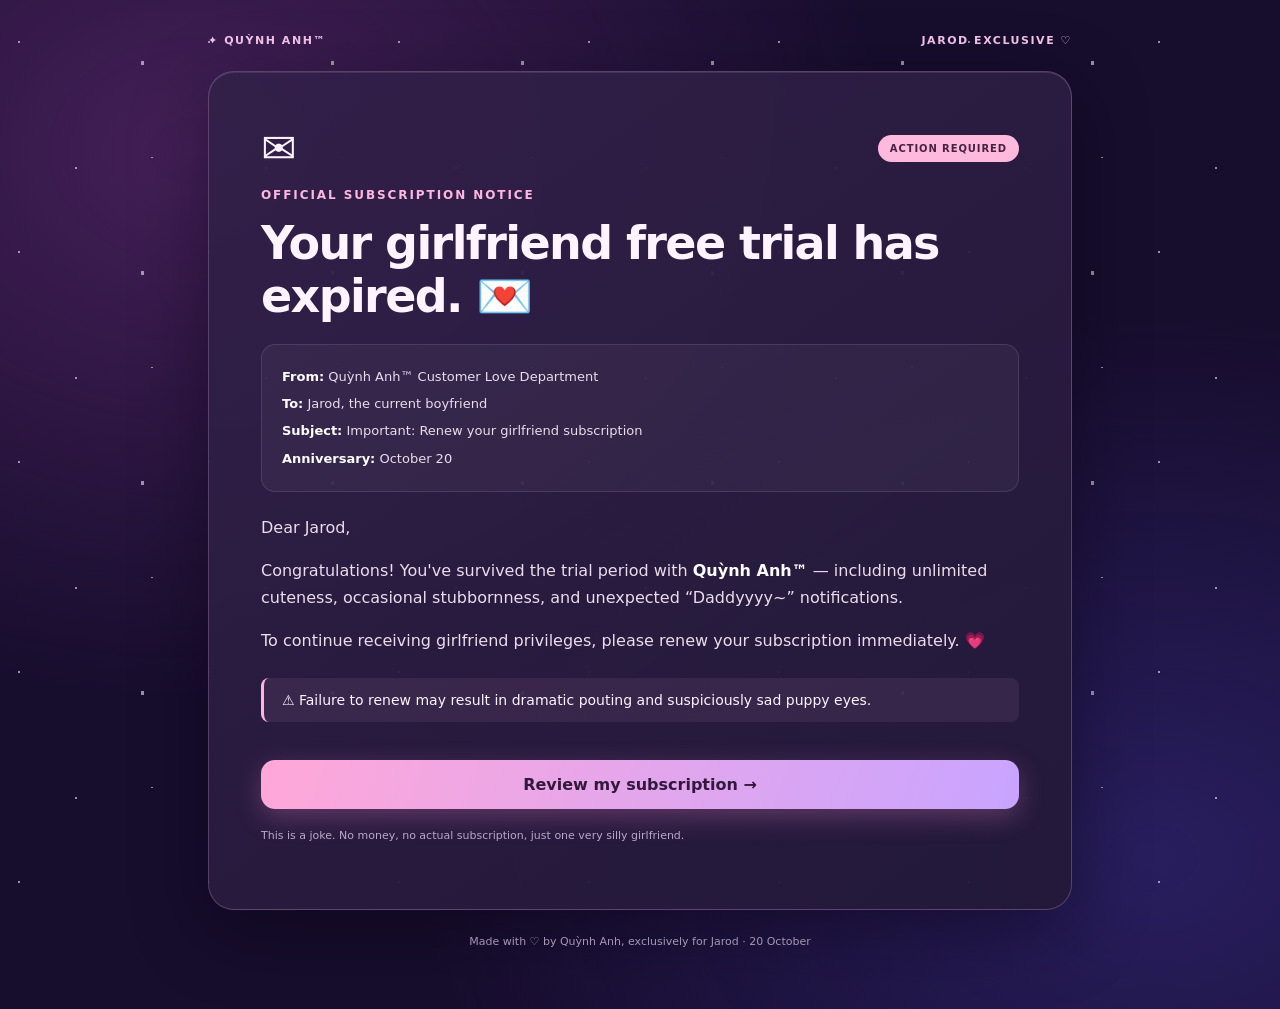
==== index.html @ aead8520 "Add files via upload" ====
<!DOCTYPE html>
<html lang="en">
<head>
  <meta charset="UTF-8" />
  <meta name="viewport" content="width=device-width, initial-scale=1" />
  <meta name="theme-color" content="#170d2d" />
  <title>Quỳnh Anh™ | Jarod's Renewal Notice</title>
  <link rel="stylesheet" href="style.css" />
  <script src="script.js" defer></script>
</head>
<body>
  <div class="stars" aria-hidden="true"></div>
  <div id="effects" aria-hidden="true"></div>
  <main class="shell">
    <header class="brand"><span>✦ QUỲNH ANH™</span><span>JAROD EXCLUSIVE ♡</span></header>

    <section class="panel active" id="email" aria-labelledby="email-title">
      <div class="mail-top"><span class="mail-icon">✉</span><span class="pill">ACTION REQUIRED</span></div>
      <p class="eyebrow">OFFICIAL SUBSCRIPTION NOTICE</p>
      <h1 id="email-title">Your girlfriend free trial has expired. 💌</h1>
      <div class="mail-details"><p><b>From:</b> Quỳnh Anh™ Customer Love Department</p><p><b>To:</b> Jarod, the current boyfriend</p><p><b>Subject:</b> Important: Renew your girlfriend subscription</p><p><b>Anniversary:</b> October 20</p></div>
      <p>Dear Jarod,</p>
      <p>Congratulations! You've survived the trial period with <b>Quỳnh Anh™</b> — including unlimited cuteness, occasional stubbornness, and unexpected “Daddyyyy~” notifications.</p>
      <p>To continue receiving girlfriend privileges, please renew your subscription immediately. 💗</p>
      <div class="notice">⚠ Failure to renew may result in dramatic pouting and suspiciously sad puppy eyes.</div>
      <button class="primary full" data-go="renew">Review my subscription →</button>
      <p class="fine">This is a joke. No money, no actual subscription, just one very silly girlfriend.</p>
    </section>

    <section class="panel" id="renew" aria-labelledby="renew-title">
      <p class="eyebrow">STEP 01 / RENEWAL</p>
      <h2 id="renew-title">So... are you keeping me? 🥺</h2>
      <p>Your free trial is over, Jarod. Would you like to renew Quỳnh Anh™?</p>
      <div class="choice-area"><button class="primary" id="yes-renew">YES! RENEW 💖</button><button class="secondary" id="no-renew">No, thanks</button></div>
      <p class="reaction" id="renew-reaction" aria-live="polite">Choose carefully. Your girlfriend is watching. 👀</p>
    </section>

    <section class="panel" id="plans" aria-labelledby="plans-title">
      <p class="eyebrow">STEP 02 / CHOOSE YOUR PLAN</p>
      <h2 id="plans-title">Pick your boyfriend package 👑</h2>
      <p>All plans cost <b>0€</b>. Payment accepted exclusively in love and effort.</p>
      <div class="plans">
        <article class="plan" id="plan-standard"><div class="plan-emoji">🌙</div><h3>Standard</h3><p class="price">Free</p><ul><li>Good morning texts</li><li>Regular hugs</li><li>Occasional silly selfies</li></ul><button class="secondary plan-button" data-plan="Standard">Choose Standard</button></article>
        <article class="plan popular" id="plan-premium"><span class="ribbon">MOST POPULAR</span><div class="plan-emoji">💗</div><h3>Premium</h3><p class="price">1 kiss/day*</p><ul><li>Everything in Standard</li><li>Priority cuddles & kisses</li><li>Surprise date ideas</li></ul><button class="primary plan-button" data-plan="Premium">Choose Premium</button></article>
        <article class="plan" id="plan-vip"><div class="plan-emoji">👑</div><h3>VIP Daddy</h3><p class="price">Unlimited love</p><ul><li>Everything in Premium</li><li>Unlimited “Daddyyyy~”</li><li>Exclusive clingy mode</li><li>Extra forehead kisses</li></ul><button class="primary plan-button" data-plan="VIP Daddy">Choose VIP Daddy</button></article>
      </div>
      <p class="fine">*Prices are fictional. All hugs, kisses and dates require mutual enthusiasm.</p>
    </section>

    <section class="panel" id="upsell" aria-labelledby="upsell-title">
      <p class="eyebrow">A VERY IMPORTANT QUESTION</p>
      <div class="big-emoji">🥹</div><h2 id="upsell-title">Are you sure, Jarod?</h2>
      <p id="upsell-text">You could unlock so much more cuteness...</p>
      <div class="choice-area"><button class="primary" id="upgrade">Upgrade me! 💞</button><button class="secondary" id="keep-plan">Keep my plan</button></div>
      <p class="reaction" id="upsell-reaction" aria-live="polite">A little upgrade never hurt anyone. 😇</p>
    </section>

    <section class="panel" id="duration" aria-labelledby="duration-title">
      <p class="eyebrow">STEP 03 / SUBSCRIPTION LENGTH</p>
      <h2 id="duration-title">How long would you like to keep me? ♾️</h2>
      <p id="selected-plan-text">Selected plan: VIP Daddy</p>
      <div class="duration-grid"><button class="duration" data-duration="30 days">🌷<b>30 days</b><small>Just one more month?</small></button><button class="duration" data-duration="1 year">🌙<b>1 year</b><small>Getting serious, huh?</small></button><button class="duration" data-duration="A lifetime">💍<b>A lifetime</b><small>Bold choice. I like it.</small></button></div>
    </section>

    <section class="panel" id="lifetime" aria-labelledby="lifetime-title">
      <div class="big-emoji">💍</div><h2 id="lifetime-title">A LIFETIME?!</h2><p>Jarod, are you absolutely sure? That's a whole lot of Quỳnh Anh. Including the dramatic moments, random cuddles and terrible jokes.</p>
      <div class="choice-area"><button class="primary" id="confirm-lifetime">Yes, I'm sure ♾️</button><button class="secondary" data-go="duration">Let me reconsider</button></div>
    </section>

    <section class="panel" id="success" aria-labelledby="success-title">
      <p class="eyebrow">PAYMENT RECEIVED: 100% LOVE</p><div class="big-emoji">🎉</div>
      <h2 id="success-title">Subscription renewed!</h2><p>Congratulations, Jarod! Your girlfriend privileges are officially active.</p>
      <div class="certificate"><div class="cert-label">CERTIFICATE OF BOYFRIEND EXCELLENCE</div><h3>Jarod ♡ Quỳnh Anh</h3><p id="certificate-plan">Plan: VIP Daddy</p><p id="certificate-duration">Duration: A lifetime</p><p>Anniversary: October 20</p><div class="seal">APPROVED WITH KISSES 💋</div></div>
      <div class="reward"><span class="ticket-icon">🎟️</span><h3>JAROD'S CHOICE TICKET</h3><p>Redeem for <b>one date of your choice</b> OR <b>one special wish</b> that we both happily agree to.</p><small>No expiration • Subject to mutual consent, schedules and reasonable logistics</small></div>
      <button class="primary full" id="open-letter">Open your secret letter 💌</button>
    </section>

    <section class="panel" id="letter" aria-labelledby="letter-title">
      <p class="eyebrow">A LITTLE NOTE FROM YOUR GIRL</p><h2 id="letter-title">To my Jarod, 💗</h2>
      <div class="letter-text"><p>Happy anniversary, Daddy!</p><p>First of all, I'm sorry for the times I've annoyed you, been stubborn, or accidentally driven you a little crazy. I know I'm not always the easiest girlfriend to deal with.</p><p>But I bet you'll never find another girl who can make you feel so loved and drive you so crazy at the exact same time. That's a very special talent, you know. 😌💕</p><p>Jokes aside, thank you for the sweet moments, the patience, the laughter, and for being part of my little universe. I really love spending time with you, even when I'm being a tiny menace.</p><p>Here's to more dates, more silly memories, more cuddles, and learning how to love each other better, one day at a time.</p><p>Love,<br><b>Your Quỳnh Anh ♡</b></p></div>
      <div class="kiss-box"><p>One last thing... send your girlfriend a kiss! 💋</p><button class="primary" id="send-kiss">SEND KISS 💋</button><p class="kiss-count" id="kiss-count" aria-live="polite">0 kisses delivered</p><p class="reaction" id="kiss-message">Warning: kisses may cause extreme happiness.</p></div>
      <button class="text-button" id="restart">↻ Replay our little universe</button>
    </section>
    <footer>Made with ♡ by Quỳnh Anh, exclusively for Jarod · 20 October</footer>
  </main>
</body>
</html>
---- style.css ----
:root{font-family:Inter,ui-sans-serif,system-ui,-apple-system,"Segoe UI",sans-serif;color:#fff4ff;background:#170d2d;font-synthesis:none}*{box-sizing:border-box}body{margin:0;min-height:100vh;background:radial-gradient(ellipse at 15% 15%,#6c307e88,transparent 45%),radial-gradient(ellipse at 90% 85%,#372d8a88,transparent 45%),#170d2d;overflow-x:hidden}.stars{position:fixed;inset:0;pointer-events:none;background-image:radial-gradient(1px 1px at 10% 20%,#fff 95%,transparent),radial-gradient(2px 2px at 75% 30%,#fff 95%,transparent),radial-gradient(1px 1px at 40% 80%,#fff 95%,transparent),radial-gradient(1px 1px at 80% 75%,#fff 95%,transparent);background-size:190px 210px;opacity:.55;animation:twinkle 5s ease-in-out infinite alternate}@keyframes twinkle{to{opacity:.2;transform:translateY(-8px)}}.shell{position:relative;z-index:1;max-width:900px;margin:auto;padding:24px 18px 36px}.brand{display:flex;justify-content:space-between;gap:10px;font-size:11px;letter-spacing:.14em;color:#f7c6ed;font-weight:800;margin:10px 0 24px}.panel{display:none;position:relative;background:linear-gradient(145deg,#322049ee,#231938f2);border:1px solid #e9b6ed40;box-shadow:0 20px 75px #08021170,inset 0 1px #ffffff18;border-radius:26px;padding:clamp(24px,5vw,52px);animation:appear .45s both}.panel.active{display:block}@keyframes appear{from{opacity:0;transform:translateY(18px) scale(.98)}to{opacity:1;transform:none}}h1,h2{font-size:clamp(28px,5vw,46px);line-height:1.14;margin:8px 0 18px;letter-spacing:-.035em}h3{margin:8px 0}p{line-height:1.7;color:#eaddec}b{color:#fff}.eyebrow{color:#ffb7df;font-size:12px;font-weight:800;letter-spacing:.16em}.mail-top{display:flex;justify-content:space-between;align-items:center}.mail-icon{font-size:42px}.pill,.ribbon{font-size:10px;letter-spacing:.09em;font-weight:900;background:#ffb9dd;color:#482044;padding:8px 12px;border-radius:999px}.mail-details{padding:16px 20px;background:#ffffff0b;border:1px solid #ffffff1b;border-radius:14px;margin:22px 0}.mail-details p{font-size:13px;margin:5px 0;overflow-wrap:anywhere}.notice{border-left:3px solid #ffb5df;background:#ffb5df14;padding:14px 18px;border-radius:8px;margin:24px 0;font-size:14px}button{font:inherit;cursor:pointer;border:0;transition:transform .2s,box-shadow .2s,opacity .2s,background .2s;touch-action:manipulation}button:focus-visible{outline:3px solid #fff;outline-offset:3px}button:hover{filter:brightness(1.09)}.primary,.secondary{border-radius:14px;padding:14px 22px;font-weight:800;min-height:49px}.primary{background:linear-gradient(110deg,#ffa8d8,#c8a4ff);color:#33183e;box-shadow:0 8px 26px #e67fc34d}.secondary{background:#ffffff14;border:1px solid #ffffff35;color:#fff0fa}.full{width:100%;margin-top:14px}.fine{font-size:11px;color:#baa9c9;margin-top:18px}.choice-area{display:flex;justify-content:center;align-items:center;gap:16px;min-height:130px;flex-wrap:wrap;padding:18px 0}.reaction{text-align:center;color:#ffc5e8;min-height:28px;font-weight:650}.plans{display:grid;grid-template-columns:repeat(3,minmax(0,1fr));gap:14px;margin:25px 0}.plan{position:relative;display:flex;flex-direction:column;background:#ffffff0c;border:1px solid #ffffff2c;border-radius:20px;padding:20px 15px;min-width:0}.plan.popular{border-color:#f8a7de;box-shadow:0 0 28px #fca7e322}.ribbon{position:absolute;top:-14px;left:50%;transform:translateX(-50%);white-space:nowrap}.plan-emoji,.big-emoji{font-size:43px}.big-emoji{text-align:center;font-size:70px;animation:bob 2.4s ease-in-out infinite}@keyframes bob{50%{transform:translateY(-9px)}}.plan h3{font-size:21px}.price{color:#ffbde4;font-weight:800;margin:4px 0}.plan ul{padding-left:18px;color:#e5d8ea;font-size:13px;line-height:1.9;flex:1}.plan-button{font-size:13px;padding:12px 9px}.duration-grid{display:grid;grid-template-columns:repeat(3,1fr);gap:14px;margin-top:25px}.duration{display:flex;align-items:center;flex-direction:column;gap:9px;padding:25px 12px;border:1px solid #f9b6eb55;border-radius:18px;background:#ffffff12;color:#fff;font-size:31px}.duration b{font-size:18px}.duration small{font-size:12px;color:#dfcee7}.certificate,.reward{border:1px solid #f2b9eb88;border-radius:18px;padding:24px;text-align:center;margin:25px 0;background:#ffffff0b}.cert-label{font-size:11px;font-weight:800;letter-spacing:.15em;color:#ffc7e9}.certificate h3{font-family:Georgia,serif;font-size:clamp(24px,4vw,36px);color:#ffcaeb}.certificate p{margin:4px}.seal{margin-top:18px;color:#f8b6de;font-size:12px;font-weight:900;letter-spacing:.12em}.reward{border-style:dashed;background:#ffa6d50e}.ticket-icon{font-size:43px}.reward small{color:#cdb9d7}.letter-text{font-family:Georgia,serif;font-size:clamp(16px,2.2vw,19px);background:#fff9f70c;border-radius:18px;padding:14px 26px}.letter-text p{line-height:1.85}.kiss-box{text-align:center;padding:22px;margin-top:25px;background:#ffb6df12;border-radius:18px}.kiss-count{font-size:20px;font-weight:900;color:#ffbfe8}.text-button{display:block;margin:24px auto 0;background:none;color:#e5c8fa;text-decoration:underline}footer{text-align:center;font-size:11px;color:#c6b4d5;margin:25px 0}.particle{position:fixed;z-index:99;pointer-events:none;font-size:24px;animation:fly 1.5s ease-out forwards;filter:drop-shadow(0 3px 5px #120521)}@keyframes fly{0%{opacity:0;transform:translate(0,0) scale(.5) rotate(0)}15%{opacity:1}100%{opacity:0;transform:translate(var(--dx),var(--dy)) scale(1.6) rotate(var(--rot))}}@media(max-width:680px){.plans,.duration-grid{grid-template-columns:1fr}.plan{padding:20px}.brand{font-size:9px}.choice-area{gap:9px}.primary,.secondary{padding:13px 15px}.letter-text{padding:12px 16px}}@media(prefers-reduced-motion:reduce){*,*:before,*:after{animation-duration:.01ms!important;transition-duration:.01ms!important}}
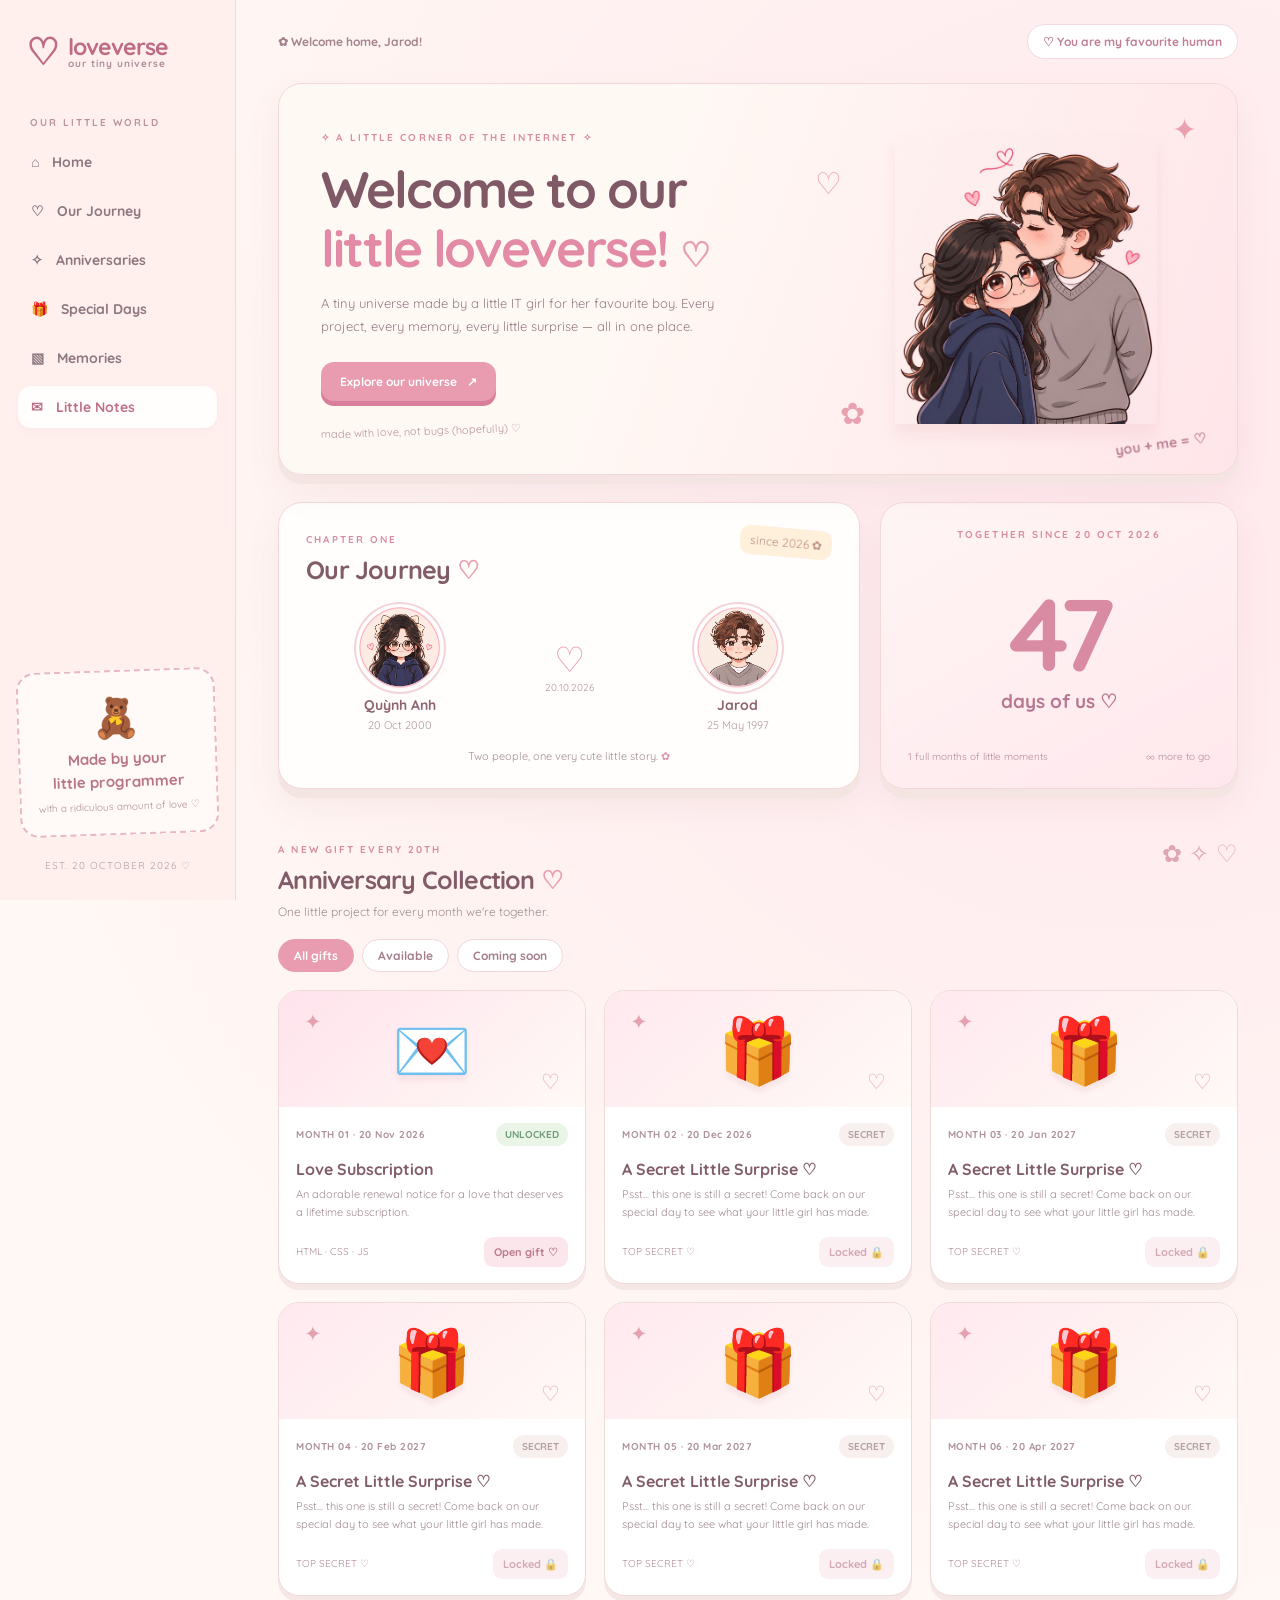
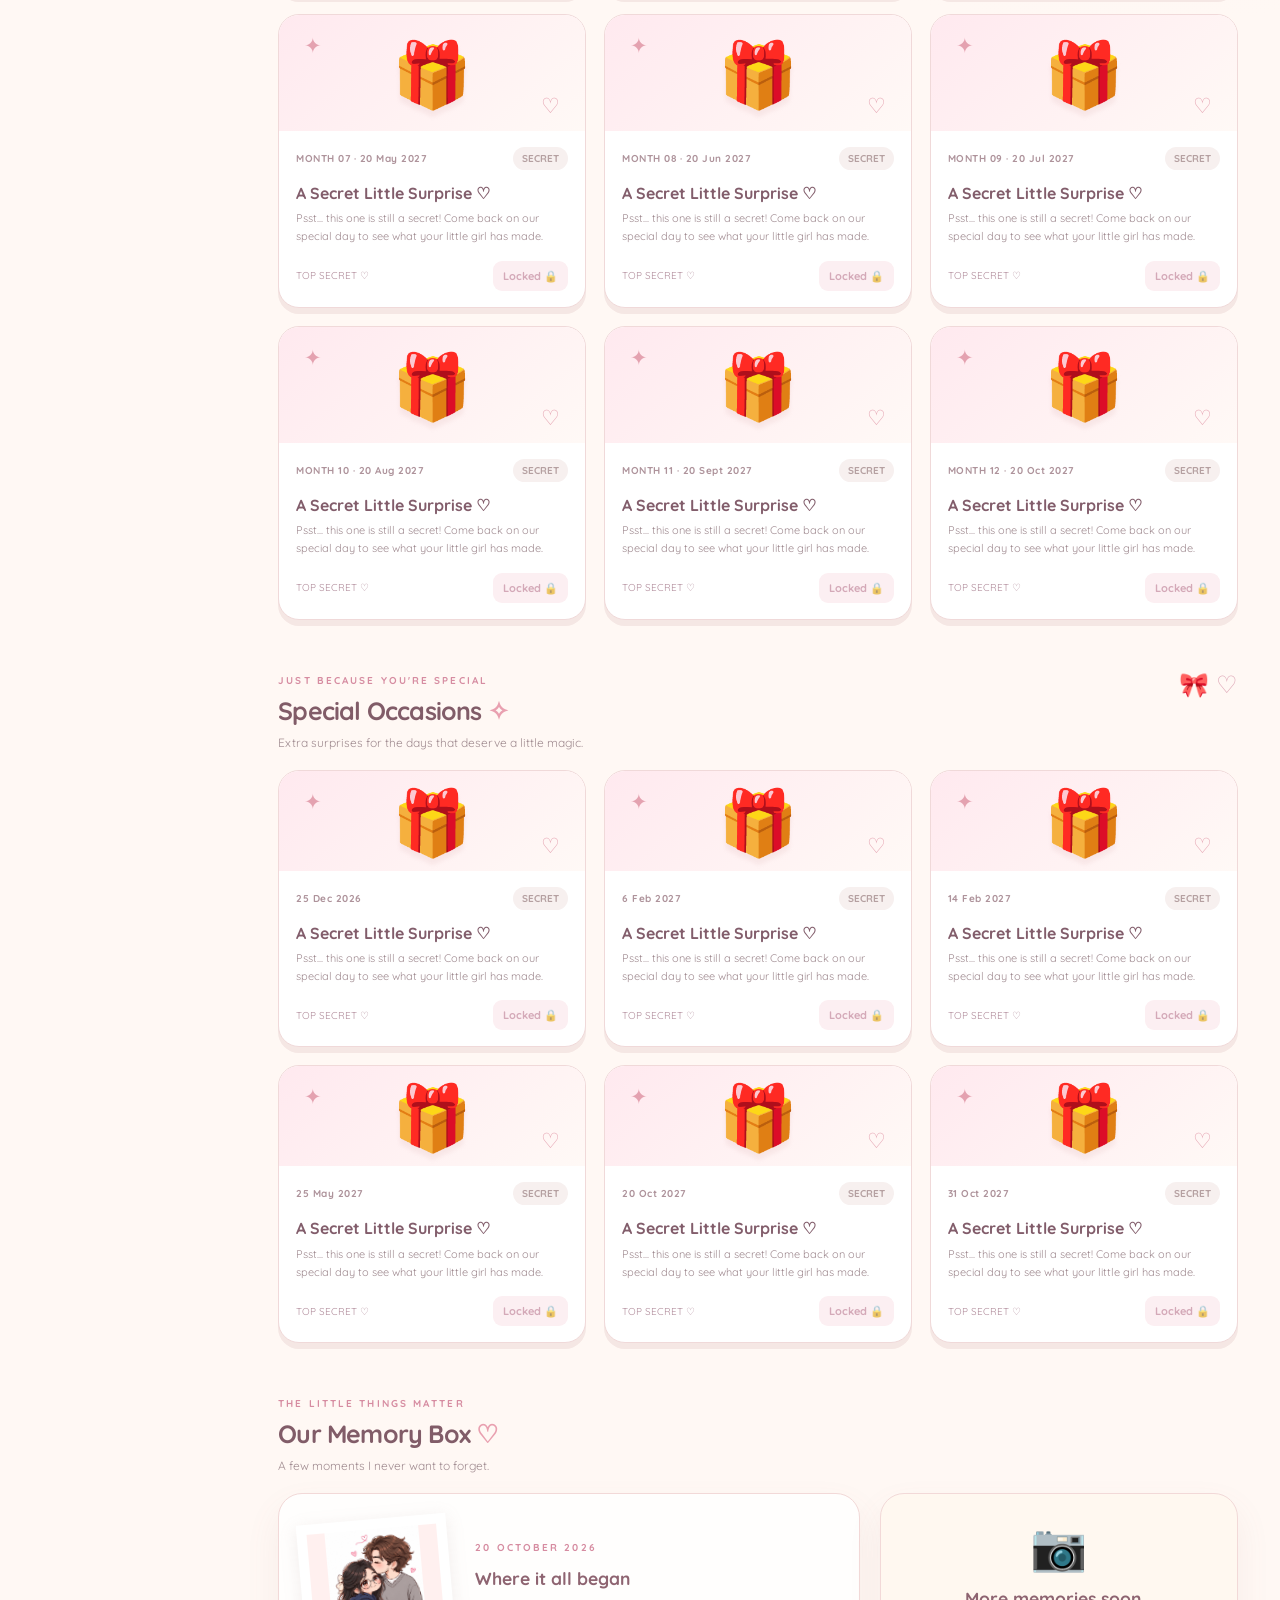
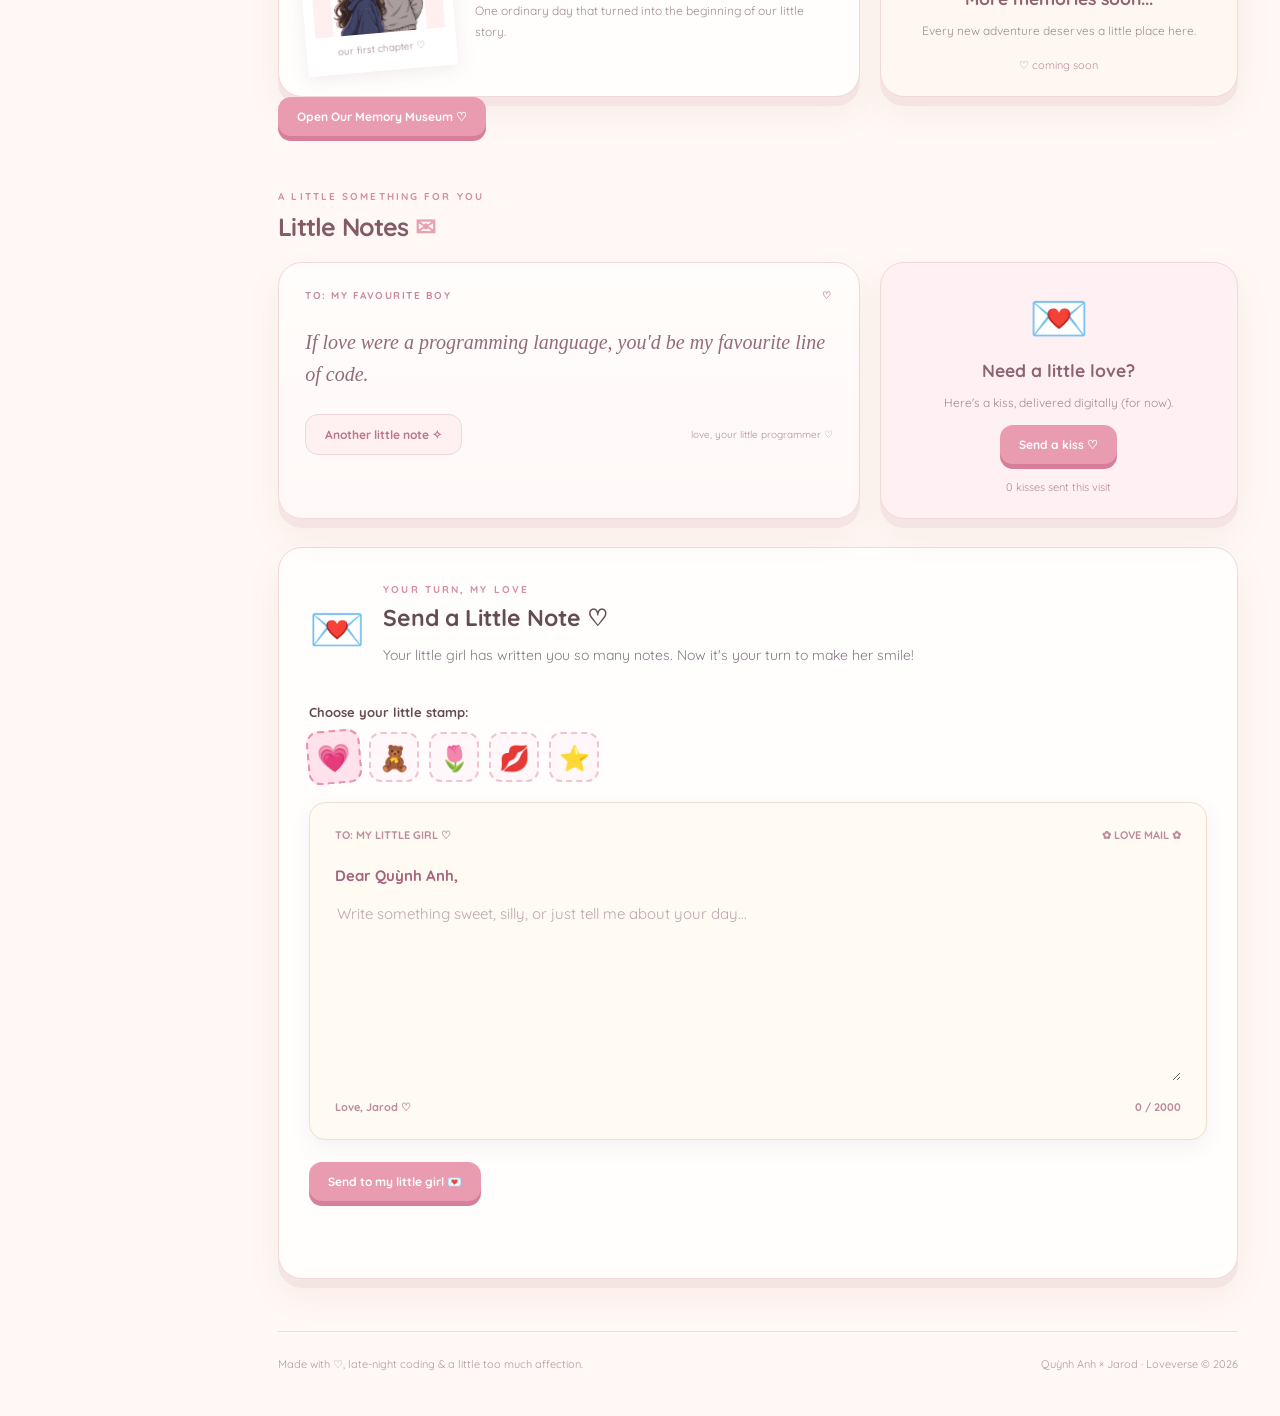
==== commit 9d8dd6cd: "Add Loveverse homepage and update first month" ====
--- a/index.html
+++ b/index.html
@@ -1,87 +1,607 @@
+
 <!DOCTYPE html>
 <html lang="en">
+
 <head>
-  <meta charset="UTF-8" />
-  <meta name="viewport" content="width=device-width, initial-scale=1" />
-  <meta name="theme-color" content="#170d2d" />
-  <title>Quỳnh Anh™ | Jarod's Renewal Notice</title>
-  <link rel="stylesheet" href="style.css" />
-  <script src="script.js" defer></script>
+    <meta charset="UTF-8">
+    <meta name="viewport" content="width=device-width, initial-scale=1.0">
+    <meta name="theme-color" content="#fff5f4">
+
+    <title>Loveverse ♡ Quỳnh Anh & Jarod</title>
+
+    <!-- Google Fonts -->
+    <link rel="preconnect" href="https://fonts.googleapis.com">
+    <link rel="preconnect" href="https://fonts.gstatic.com" crossorigin>
+
+    <link
+        href="https://fonts.googleapis.com/css2?family=DM+Sans:wght@400;500;600;700&family=Quicksand:wght@400;500;600;700&display=swap"
+        rel="stylesheet"
+    >
+
+    <link rel="stylesheet" href="style.css">
 </head>
+
 <body>
-  <div class="stars" aria-hidden="true"></div>
-  <div id="effects" aria-hidden="true"></div>
-  <main class="shell">
-    <header class="brand"><span>✦ QUỲNH ANH™</span><span>JAROD EXCLUSIVE ♡</span></header>
-
-    <section class="panel active" id="email" aria-labelledby="email-title">
-      <div class="mail-top"><span class="mail-icon">✉</span><span class="pill">ACTION REQUIRED</span></div>
-      <p class="eyebrow">OFFICIAL SUBSCRIPTION NOTICE</p>
-      <h1 id="email-title">Your girlfriend free trial has expired. 💌</h1>
-      <div class="mail-details"><p><b>From:</b> Quỳnh Anh™ Customer Love Department</p><p><b>To:</b> Jarod, the current boyfriend</p><p><b>Subject:</b> Important: Renew your girlfriend subscription</p><p><b>Anniversary:</b> October 20</p></div>
-      <p>Dear Jarod,</p>
-      <p>Congratulations! You've survived the trial period with <b>Quỳnh Anh™</b> — including unlimited cuteness, occasional stubbornness, and unexpected “Daddyyyy~” notifications.</p>
-      <p>To continue receiving girlfriend privileges, please renew your subscription immediately. 💗</p>
-      <div class="notice">⚠ Failure to renew may result in dramatic pouting and suspiciously sad puppy eyes.</div>
-      <button class="primary full" data-go="renew">Review my subscription →</button>
-      <p class="fine">This is a joke. No money, no actual subscription, just one very silly girlfriend.</p>
-    </section>
-
-    <section class="panel" id="renew" aria-labelledby="renew-title">
-      <p class="eyebrow">STEP 01 / RENEWAL</p>
-      <h2 id="renew-title">So... are you keeping me? 🥺</h2>
-      <p>Your free trial is over, Jarod. Would you like to renew Quỳnh Anh™?</p>
-      <div class="choice-area"><button class="primary" id="yes-renew">YES! RENEW 💖</button><button class="secondary" id="no-renew">No, thanks</button></div>
-      <p class="reaction" id="renew-reaction" aria-live="polite">Choose carefully. Your girlfriend is watching. 👀</p>
-    </section>
-
-    <section class="panel" id="plans" aria-labelledby="plans-title">
-      <p class="eyebrow">STEP 02 / CHOOSE YOUR PLAN</p>
-      <h2 id="plans-title">Pick your boyfriend package 👑</h2>
-      <p>All plans cost <b>0€</b>. Payment accepted exclusively in love and effort.</p>
-      <div class="plans">
-        <article class="plan" id="plan-standard"><div class="plan-emoji">🌙</div><h3>Standard</h3><p class="price">Free</p><ul><li>Good morning texts</li><li>Regular hugs</li><li>Occasional silly selfies</li></ul><button class="secondary plan-button" data-plan="Standard">Choose Standard</button></article>
-        <article class="plan popular" id="plan-premium"><span class="ribbon">MOST POPULAR</span><div class="plan-emoji">💗</div><h3>Premium</h3><p class="price">1 kiss/day*</p><ul><li>Everything in Standard</li><li>Priority cuddles & kisses</li><li>Surprise date ideas</li></ul><button class="primary plan-button" data-plan="Premium">Choose Premium</button></article>
-        <article class="plan" id="plan-vip"><div class="plan-emoji">👑</div><h3>VIP Daddy</h3><p class="price">Unlimited love</p><ul><li>Everything in Premium</li><li>Unlimited “Daddyyyy~”</li><li>Exclusive clingy mode</li><li>Extra forehead kisses</li></ul><button class="primary plan-button" data-plan="VIP Daddy">Choose VIP Daddy</button></article>
+
+    <div class="shell">
+
+        <!-- ========== SIDEBAR ========== -->
+        <aside class="sidebar">
+
+            <a href="#home" class="brand">
+                <span class="brand-icon">♡</span>
+                <span>
+                    loveverse
+                    <small>our tiny universe</small>
+                </span>
+            </a>
+
+            <div class="side-label">OUR LITTLE WORLD</div>
+
+            <nav aria-label="Main navigation">
+                <a href="#home" class="nav-link active">
+                    ⌂ <span>Home</span>
+                </a>
+                <a href="#journey" class="nav-link">
+                    ♡ <span>Our Journey</span>
+                </a>
+                <a href="#anniversaries" class="nav-link">
+                    ✧ <span>Anniversaries</span>
+                </a>
+                <a href="#specials" class="nav-link">
+                    🎁 <span>Special Days</span>
+                </a>
+                <a href="#memories" class="nav-link">
+                    ▧ <span>Memories</span>
+                </a>
+                <a href="#notes" class="nav-link">
+                    ✉ <span>Little Notes</span>
+                </a>
+            </nav>
+
+            <div class="side-sticker">
+                <span class="side-sticker-emoji">🧸</span>
+                <strong>
+                    Made by your<br>
+                    little programmer
+                </strong>
+                <small>
+                    with a ridiculous amount of love ♡
+                </small>
+            </div>
+
+            <div class="side-bottom">
+                EST. 20 OCTOBER 2026 ♡
+            </div>
+
+        </aside>
+
+
+        <!-- ========== MAIN CONTENT ========== -->
+        <main id="home" class="main">
+
+            <!-- TOP BAR -->
+            <div class="topbar">
+                <span>✿ Welcome home, Jarod!</span>
+                <span class="top-pill">
+                    ♡ You are my favourite human
+                </span>
+            </div>
+
+
+            <!-- ========== HERO ========== -->
+            <section class="hero paper">
+
+                <div class="hero-copy">
+
+                    <span class="eyebrow">
+                        ✧ A LITTLE CORNER OF THE INTERNET ✧
+                    </span>
+
+                    <h1>
+                        Welcome to our<br>
+                        <em>little loveverse!</em>
+                        <span class="hero-heart">♡</span>
+                    </h1>
+
+                    <p>
+                        A tiny universe made by a little IT girl
+                        for her favourite boy. Every project,
+                        every memory, every little surprise —
+                        all in one place.
+                    </p>
+
+                    <a class="button primary" href="#anniversaries">
+                        Explore our universe
+                        <span>↗</span>
+                    </a>
+
+                    <div class="hero-scribble">
+                        made with love, not bugs (hopefully) ♡
+                    </div>
+
+                </div>
+
+                <div class="hero-art" aria-hidden="true">
+
+                    <div class="sparkle sp1">✦</div>
+                    <div class="sparkle sp2">♡</div>
+                    <div class="sparkle sp3">✿</div>
+
+                    <img
+                        src="assets/our-couple.jpeg"
+                        alt=""
+                    >
+
+                    <div class="hero-art-caption">
+                        you + me = ♡
+                    </div>
+
+                </div>
+
+            </section>
+
+
+            <!-- ========== OUR JOURNEY ========== -->
+            <section id="journey" class="journey-grid">
+
+                <article class="paper journey">
+
+                    <div class="section-heading">
+                        <div>
+                            <span class="eyebrow">
+                                CHAPTER ONE
+                            </span>
+                            <h2>Our Journey <span>♡</span></h2>
+                        </div>
+
+                        <span class="small-sticker">
+                            since 2026 ✿
+                        </span>
+                    </div>
+
+                    <div class="couple">
+
+                        <!-- QUYNH ANH -->
+                        <div class="person">
+
+                            <div class="avatar girl">
+                                <img
+                                    src="assets/quanh.png"
+                                    alt="Quỳnh Anh's chibi avatar"
+                                    class="avatar-img"
+                                >
+                            </div>
+
+                            <strong>Quỳnh Anh</strong>
+                            <small>20 Oct 2000</small>
+
+                        </div>
+
+                        <!-- ANNIVERSARY DATE -->
+                        <div class="middle-love">
+                            ♡
+                            <small>20.10.2026</small>
+                        </div>
+
+                        <!-- JAROD -->
+                        <div class="person">
+
+                            <div class="avatar boy">
+                                <img
+                                    src="assets/Jarod.png"
+                                    alt="Jarod's chibi avatar"
+                                    class="avatar-img"
+                                >
+                            </div>
+
+                            <strong>Jarod</strong>
+                            <small>25 May 1997</small>
+
+                        </div>
+
+                    </div>
+
+                    <div class="journey-foot">
+                        Two people, one very cute little story.
+                        <span>✿</span>
+                    </div>
+
+                </article>
+
+
+                <!-- DAYS TOGETHER COUNTER -->
+                <article class="paper counter">
+
+                    <span class="eyebrow">
+                        TOGETHER SINCE 20 OCT 2026
+                    </span>
+
+                    <div class="counter-inner">
+                        <div class="big-number" id="day-count">—</div>
+                        <div class="counter-label">days of us ♡</div>
+                    </div>
+
+                    <div class="counter-detail">
+                        <span id="time-detail">
+                            Counting our little moments…
+                        </span>
+                        <span>∞ more to go</span>
+                    </div>
+
+                </article>
+
+            </section>
+
+
+            <!-- ========== ANNIVERSARIES ========== -->
+            <section id="anniversaries" class="section">
+
+                <div class="section-heading outside">
+
+                    <div>
+                        <span class="eyebrow">
+                            A NEW GIFT EVERY 20TH
+                        </span>
+
+                        <h2>
+                            Anniversary Collection
+                            <span>♡</span>
+                        </h2>
+
+                        <p>
+                            One little project for every month
+                            we're together.
+                        </p>
+                    </div>
+
+                    <span class="section-decoration">
+                        ✿ ✧ ♡
+                    </span>
+
+                </div>
+
+                <div
+                    class="filter-row"
+                    role="group"
+                    aria-label="Filter anniversaries"
+                >
+                    <button class="filter active" data-filter="all">
+                        All gifts
+                    </button>
+
+                    <button class="filter" data-filter="available">
+                        Available
+                    </button>
+
+                    <button class="filter" data-filter="upcoming">
+                        Coming soon
+                    </button>
+                </div>
+
+                <!-- Generated by script.js -->
+                <div
+                    id="anniversary-grid"
+                    class="cards-grid"
+                ></div>
+
+            </section>
+
+
+            <!-- ========== SPECIAL OCCASIONS ========== -->
+            <section id="specials" class="section">
+
+                <div class="section-heading outside">
+
+                    <div>
+                        <span class="eyebrow">
+                            JUST BECAUSE YOU'RE SPECIAL
+                        </span>
+
+                        <h2>
+                            Special Occasions
+                            <span>✧</span>
+                        </h2>
+
+                        <p>
+                            Extra surprises for the days
+                            that deserve a little magic.
+                        </p>
+                    </div>
+
+                    <span class="section-decoration">
+                        🎀 ♡
+                    </span>
+
+                </div>
+
+                <div
+                    id="special-grid"
+                    class="cards-grid specials-grid"
+                ></div>
+
+            </section>
+
+
+            <!-- ========== MEMORY BOX ========== -->
+            <section id="memories" class="section">
+
+                <div class="section-heading outside">
+
+                    <div>
+                        <span class="eyebrow">
+                            THE LITTLE THINGS MATTER
+                        </span>
+
+                        <h2>
+                            Our Memory Box <span>♡</span>
+                        </h2>
+
+                        <p>
+                            A few moments I never want to forget.
+                        </p>
+                    </div>
+
+                </div>
+
+                <div class="memory-grid">
+
+                    <!-- FIRST MEMORY -->
+                    <article class="paper memory memory-feature">
+
+                        <div class="polaroid">
+
+                            <img
+                                src="assets/our-couple.jpeg"
+                                alt="Illustration of Quỳnh Anh and Jarod"
+                            >
+
+                            <span>our first chapter ♡</span>
+
+                        </div>
+
+                        <div>
+                            <span class="eyebrow">
+                                20 OCTOBER 2026
+                            </span>
+
+                            <h3>Where it all began</h3>
+
+                            <p>
+                                One ordinary day that turned
+                                into the beginning of our
+                                little story.
+                            </p>
+                        </div>
+
+                    </article>
+
+
+                    <!-- FUTURE MEMORIES -->
+                    <article class="paper memory memory-note">
+
+                        <span class="memory-emoji">📷</span>
+
+                        <h3>More memories soon...</h3>
+
+                        <p>
+                            Every new adventure deserves
+                            a little place here.
+                        </p>
+
+                        <span class="tape">
+                            ♡ coming soon
+                        </span>
+
+                    </article>
+
+                </div>
+
+                <a class="button primary" href="./memories/index.html">
+                    Open Our Memory Museum ♡
+                </a>
+
+            </section>
+
+
+            <!-- ========== LITTLE NOTES ========== -->
+            <section id="notes" class="section notes-section">
+
+                <div class="section-heading outside">
+                    <div>
+                        <span class="eyebrow">
+                            A LITTLE SOMETHING FOR YOU
+                        </span>
+
+                        <h2>
+                            Little Notes <span>✉</span>
+                        </h2>
+                    </div>
+                </div>
+
+                <div class="notes-grid">
+
+                    <!-- RANDOM LOVE NOTES -->
+                    <article class="paper note-paper">
+
+                        <div class="note-top">
+                            TO: MY FAVOURITE BOY
+                            <span>♡</span>
+                        </div>
+
+                        <p id="love-note">
+                            If love were a programming language,
+                            you'd be my favourite line of code.
+                        </p>
+
+                        <div class="note-actions">
+
+                            <button
+                                class="button secondary"
+                                id="new-note"
+                            >
+                                Another little note ✧
+                            </button>
+
+                            <span>
+                                love, your little programmer ♡
+                            </span>
+
+                        </div>
+
+                    </article>
+
+
+                    <!-- DIGITAL KISSES -->
+                    <article class="paper kiss-paper">
+
+                        <span class="kiss-illustration">
+                            💌
+                        </span>
+
+                        <h3>Need a little love?</h3>
+
+                        <p>
+                            Here's a kiss, delivered
+                            digitally (for now).
+                        </p>
+
+                        <button
+                            class="button primary"
+                            id="kiss-button"
+                        >
+                            Send a kiss ♡
+                        </button>
+
+                        <span
+                            class="kiss-counter"
+                            id="kiss-count"
+                        >
+                            0 kisses sent this visit
+                        </span>
+
+                    </article>
+
+                </div>
+
+
+<!-- =====================================
+     LOVE POST OFFICE ♡
+====================================== -->
+
+<article class="paper post-office">
+
+  <div class="post-office-heading">
+    <span class="post-office-icon">💌</span>
+    <div>
+      <span class="eyebrow">YOUR TURN, MY LOVE</span>
+      <h3>Send a Little Note ♡</h3>
+      <p>
+        Your little girl has written you so many notes.
+        Now it's your turn to make her smile!
+      </p>
+    </div>
+  </div>
+
+  <form id="love-mail-form">
+
+    <div class="post-stamps">
+      <span>Choose your little stamp:</span>
+
+      <div class="stamp-options">
+        <label>
+          <input type="radio" name="stamp" value="💗" checked>
+          <span>💗</span>
+        </label>
+
+        <label>
+          <input type="radio" name="stamp" value="🧸">
+          <span>🧸</span>
+        </label>
+
+        <label>
+          <input type="radio" name="stamp" value="🌷">
+          <span>🌷</span>
+        </label>
+
+        <label>
+          <input type="radio" name="stamp" value="💋">
+          <span>💋</span>
+        </label>
+
+        <label>
+          <input type="radio" name="stamp" value="⭐">
+          <span>⭐</span>
+        </label>
       </div>
-      <p class="fine">*Prices are fictional. All hugs, kisses and dates require mutual enthusiasm.</p>
-    </section>
-
-    <section class="panel" id="upsell" aria-labelledby="upsell-title">
-      <p class="eyebrow">A VERY IMPORTANT QUESTION</p>
-      <div class="big-emoji">🥹</div><h2 id="upsell-title">Are you sure, Jarod?</h2>
-      <p id="upsell-text">You could unlock so much more cuteness...</p>
-      <div class="choice-area"><button class="primary" id="upgrade">Upgrade me! 💞</button><button class="secondary" id="keep-plan">Keep my plan</button></div>
-      <p class="reaction" id="upsell-reaction" aria-live="polite">A little upgrade never hurt anyone. 😇</p>
-    </section>
-
-    <section class="panel" id="duration" aria-labelledby="duration-title">
-      <p class="eyebrow">STEP 03 / SUBSCRIPTION LENGTH</p>
-      <h2 id="duration-title">How long would you like to keep me? ♾️</h2>
-      <p id="selected-plan-text">Selected plan: VIP Daddy</p>
-      <div class="duration-grid"><button class="duration" data-duration="30 days">🌷<b>30 days</b><small>Just one more month?</small></button><button class="duration" data-duration="1 year">🌙<b>1 year</b><small>Getting serious, huh?</small></button><button class="duration" data-duration="A lifetime">💍<b>A lifetime</b><small>Bold choice. I like it.</small></button></div>
-    </section>
-
-    <section class="panel" id="lifetime" aria-labelledby="lifetime-title">
-      <div class="big-emoji">💍</div><h2 id="lifetime-title">A LIFETIME?!</h2><p>Jarod, are you absolutely sure? That's a whole lot of Quỳnh Anh. Including the dramatic moments, random cuddles and terrible jokes.</p>
-      <div class="choice-area"><button class="primary" id="confirm-lifetime">Yes, I'm sure ♾️</button><button class="secondary" data-go="duration">Let me reconsider</button></div>
-    </section>
-
-    <section class="panel" id="success" aria-labelledby="success-title">
-      <p class="eyebrow">PAYMENT RECEIVED: 100% LOVE</p><div class="big-emoji">🎉</div>
-      <h2 id="success-title">Subscription renewed!</h2><p>Congratulations, Jarod! Your girlfriend privileges are officially active.</p>
-      <div class="certificate"><div class="cert-label">CERTIFICATE OF BOYFRIEND EXCELLENCE</div><h3>Jarod ♡ Quỳnh Anh</h3><p id="certificate-plan">Plan: VIP Daddy</p><p id="certificate-duration">Duration: A lifetime</p><p>Anniversary: October 20</p><div class="seal">APPROVED WITH KISSES 💋</div></div>
-      <div class="reward"><span class="ticket-icon">🎟️</span><h3>JAROD'S CHOICE TICKET</h3><p>Redeem for <b>one date of your choice</b> OR <b>one special wish</b> that we both happily agree to.</p><small>No expiration • Subject to mutual consent, schedules and reasonable logistics</small></div>
-      <button class="primary full" id="open-letter">Open your secret letter 💌</button>
-    </section>
-
-    <section class="panel" id="letter" aria-labelledby="letter-title">
-      <p class="eyebrow">A LITTLE NOTE FROM YOUR GIRL</p><h2 id="letter-title">To my Jarod, 💗</h2>
-      <div class="letter-text"><p>Happy anniversary, Daddy!</p><p>First of all, I'm sorry for the times I've annoyed you, been stubborn, or accidentally driven you a little crazy. I know I'm not always the easiest girlfriend to deal with.</p><p>But I bet you'll never find another girl who can make you feel so loved and drive you so crazy at the exact same time. That's a very special talent, you know. 😌💕</p><p>Jokes aside, thank you for the sweet moments, the patience, the laughter, and for being part of my little universe. I really love spending time with you, even when I'm being a tiny menace.</p><p>Here's to more dates, more silly memories, more cuddles, and learning how to love each other better, one day at a time.</p><p>Love,<br><b>Your Quỳnh Anh ♡</b></p></div>
-      <div class="kiss-box"><p>One last thing... send your girlfriend a kiss! 💋</p><button class="primary" id="send-kiss">SEND KISS 💋</button><p class="kiss-count" id="kiss-count" aria-live="polite">0 kisses delivered</p><p class="reaction" id="kiss-message">Warning: kisses may cause extreme happiness.</p></div>
-      <button class="text-button" id="restart">↻ Replay our little universe</button>
-    </section>
-    <footer>Made with ♡ by Quỳnh Anh, exclusively for Jarod · 20 October</footer>
-  </main>
+    </div>
+
+    <div class="love-letter-paper">
+      <div class="letter-paper-top">
+        <span>TO: MY LITTLE GIRL ♡</span>
+        <span>✿ LOVE MAIL ✿</span>
+      </div>
+
+      <label for="jarod-note">Dear Quỳnh Anh,</label>
+
+      <textarea
+        id="jarod-note"
+        name="message"
+        rows="6"
+        maxlength="2000"
+        required
+        placeholder="Write something sweet, silly, or just tell me about your day..."
+      ></textarea>
+
+      <div class="letter-paper-bottom">
+        <span>Love, Jarod ♡</span>
+        <span id="note-length">0 / 2000</span>
+      </div>
+    </div>
+
+    <button
+      type="submit"
+      class="button primary"
+      id="send-love-note"
+    >
+      Send to my little girl 💌
+    </button>
+
+    <p id="mail-status" class="mail-status" role="status"></p>
+
+  </form>
+
+</article>
+
+
+            </section>
+
+
+            <!-- ========== FOOTER ========== -->
+            <footer>
+                Made with ♡, late-night coding
+                &amp; a little too much affection.
+
+                <span>
+                    Quỳnh Anh × Jarod · Loveverse ©
+                    <span id="year">2026</span>
+                </span>
+            </footer>
+
+        </main>
+
+    </div>
+
+
+    <!-- TOAST NOTIFICATION -->
+    <div
+        id="toast"
+        class="toast"
+        role="status"
+        aria-live="polite"
+    ></div>
+
+    <script src="script.js" defer></script>
+
 </body>
 </html>
--- a/style.css
+++ b/style.css
@@ -1 +1,1288 @@
-:root{font-family:Inter,ui-sans-serif,system-ui,-apple-system,"Segoe UI",sans-serif;color:#fff4ff;background:#170d2d;font-synthesis:none}*{box-sizing:border-box}body{margin:0;min-height:100vh;background:radial-gradient(ellipse at 15% 15%,#6c307e88,transparent 45%),radial-gradient(ellipse at 90% 85%,#372d8a88,transparent 45%),#170d2d;overflow-x:hidden}.stars{position:fixed;inset:0;pointer-events:none;background-image:radial-gradient(1px 1px at 10% 20%,#fff 95%,transparent),radial-gradient(2px 2px at 75% 30%,#fff 95%,transparent),radial-gradient(1px 1px at 40% 80%,#fff 95%,transparent),radial-gradient(1px 1px at 80% 75%,#fff 95%,transparent);background-size:190px 210px;opacity:.55;animation:twinkle 5s ease-in-out infinite alternate}@keyframes twinkle{to{opacity:.2;transform:translateY(-8px)}}.shell{position:relative;z-index:1;max-width:900px;margin:auto;padding:24px 18px 36px}.brand{display:flex;justify-content:space-between;gap:10px;font-size:11px;letter-spacing:.14em;color:#f7c6ed;font-weight:800;margin:10px 0 24px}.panel{display:none;position:relative;background:linear-gradient(145deg,#322049ee,#231938f2);border:1px solid #e9b6ed40;box-shadow:0 20px 75px #08021170,inset 0 1px #ffffff18;border-radius:26px;padding:clamp(24px,5vw,52px);animation:appear .45s both}.panel.active{display:block}@keyframes appear{from{opacity:0;transform:translateY(18px) scale(.98)}to{opacity:1;transform:none}}h1,h2{font-size:clamp(28px,5vw,46px);line-height:1.14;margin:8px 0 18px;letter-spacing:-.035em}h3{margin:8px 0}p{line-height:1.7;color:#eaddec}b{color:#fff}.eyebrow{color:#ffb7df;font-size:12px;font-weight:800;letter-spacing:.16em}.mail-top{display:flex;justify-content:space-between;align-items:center}.mail-icon{font-size:42px}.pill,.ribbon{font-size:10px;letter-spacing:.09em;font-weight:900;background:#ffb9dd;color:#482044;padding:8px 12px;border-radius:999px}.mail-details{padding:16px 20px;background:#ffffff0b;border:1px solid #ffffff1b;border-radius:14px;margin:22px 0}.mail-details p{font-size:13px;margin:5px 0;overflow-wrap:anywhere}.notice{border-left:3px solid #ffb5df;background:#ffb5df14;padding:14px 18px;border-radius:8px;margin:24px 0;font-size:14px}button{font:inherit;cursor:pointer;border:0;transition:transform .2s,box-shadow .2s,opacity .2s,background .2s;touch-action:manipulation}button:focus-visible{outline:3px solid #fff;outline-offset:3px}button:hover{filter:brightness(1.09)}.primary,.secondary{border-radius:14px;padding:14px 22px;font-weight:800;min-height:49px}.primary{background:linear-gradient(110deg,#ffa8d8,#c8a4ff);color:#33183e;box-shadow:0 8px 26px #e67fc34d}.secondary{background:#ffffff14;border:1px solid #ffffff35;color:#fff0fa}.full{width:100%;margin-top:14px}.fine{font-size:11px;color:#baa9c9;margin-top:18px}.choice-area{display:flex;justify-content:center;align-items:center;gap:16px;min-height:130px;flex-wrap:wrap;padding:18px 0}.reaction{text-align:center;color:#ffc5e8;min-height:28px;font-weight:650}.plans{display:grid;grid-template-columns:repeat(3,minmax(0,1fr));gap:14px;margin:25px 0}.plan{position:relative;display:flex;flex-direction:column;background:#ffffff0c;border:1px solid #ffffff2c;border-radius:20px;padding:20px 15px;min-width:0}.plan.popular{border-color:#f8a7de;box-shadow:0 0 28px #fca7e322}.ribbon{position:absolute;top:-14px;left:50%;transform:translateX(-50%);white-space:nowrap}.plan-emoji,.big-emoji{font-size:43px}.big-emoji{text-align:center;font-size:70px;animation:bob 2.4s ease-in-out infinite}@keyframes bob{50%{transform:translateY(-9px)}}.plan h3{font-size:21px}.price{color:#ffbde4;font-weight:800;margin:4px 0}.plan ul{padding-left:18px;color:#e5d8ea;font-size:13px;line-height:1.9;flex:1}.plan-button{font-size:13px;padding:12px 9px}.duration-grid{display:grid;grid-template-columns:repeat(3,1fr);gap:14px;margin-top:25px}.duration{display:flex;align-items:center;flex-direction:column;gap:9px;padding:25px 12px;border:1px solid #f9b6eb55;border-radius:18px;background:#ffffff12;color:#fff;font-size:31px}.duration b{font-size:18px}.duration small{font-size:12px;color:#dfcee7}.certificate,.reward{border:1px solid #f2b9eb88;border-radius:18px;padding:24px;text-align:center;margin:25px 0;background:#ffffff0b}.cert-label{font-size:11px;font-weight:800;letter-spacing:.15em;color:#ffc7e9}.certificate h3{font-family:Georgia,serif;font-size:clamp(24px,4vw,36px);color:#ffcaeb}.certificate p{margin:4px}.seal{margin-top:18px;color:#f8b6de;font-size:12px;font-weight:900;letter-spacing:.12em}.reward{border-style:dashed;background:#ffa6d50e}.ticket-icon{font-size:43px}.reward small{color:#cdb9d7}.letter-text{font-family:Georgia,serif;font-size:clamp(16px,2.2vw,19px);background:#fff9f70c;border-radius:18px;padding:14px 26px}.letter-text p{line-height:1.85}.kiss-box{text-align:center;padding:22px;margin-top:25px;background:#ffb6df12;border-radius:18px}.kiss-count{font-size:20px;font-weight:900;color:#ffbfe8}.text-button{display:block;margin:24px auto 0;background:none;color:#e5c8fa;text-decoration:underline}footer{text-align:center;font-size:11px;color:#c6b4d5;margin:25px 0}.particle{position:fixed;z-index:99;pointer-events:none;font-size:24px;animation:fly 1.5s ease-out forwards;filter:drop-shadow(0 3px 5px #120521)}@keyframes fly{0%{opacity:0;transform:translate(0,0) scale(.5) rotate(0)}15%{opacity:1}100%{opacity:0;transform:translate(var(--dx),var(--dy)) scale(1.6) rotate(var(--rot))}}@media(max-width:680px){.plans,.duration-grid{grid-template-columns:1fr}.plan{padding:20px}.brand{font-size:9px}.choice-area{gap:9px}.primary,.secondary{padding:13px 15px}.letter-text{padding:12px 16px}}@media(prefers-reduced-motion:reduce){*,*:before,*:after{animation-duration:.01ms!important;transition-duration:.01ms!important}}
+
+/* =========================================
+   LOVEVERSE - GLOBAL STYLES
+========================================= */
+
+:root {
+    --bg: #fff8f4;
+    --paper: #fffefd;
+    --pink: #e98fa8;
+    --dark: #73505b;
+    --ink: #654c51;
+    --muted: #a18b8f;
+    --border: #f2d9d8;
+    --blush: #ffebee;
+    --peach: #fff0dc;
+    --mint: #eaf4e8;
+    --shadow: 0 9px 0 #f5e5e2,
+              0 16px 35px #9f697015;
+}
+
+* {
+    box-sizing: border-box;
+}
+
+html {
+    scroll-behavior: smooth;
+}
+
+body {
+    margin: 0;
+    background:
+        radial-gradient(
+            circle at 88% 10%,
+            #ffe8ed 0,
+            transparent 27%
+        ),
+        var(--bg);
+    font: 15px 'Quicksand', sans-serif;
+    color: var(--ink);
+}
+
+a {
+    text-decoration: none;
+    color: inherit;
+}
+
+button {
+    font: inherit;
+    cursor: pointer;
+}
+
+button:focus-visible,
+a:focus-visible {
+    outline: 3px solid #e78fa9;
+    outline-offset: 3px;
+}
+
+
+/* =========================================
+   MAIN LAYOUT
+========================================= */
+
+.shell {
+    display: flex;
+    min-height: 100vh;
+}
+
+.main {
+    width: min(1180px, calc(100% - 236px));
+    padding: 24px clamp(18px, 3.3vw, 52px) 20px;
+    margin: auto;
+}
+
+.paper {
+    background: var(--paper);
+    border: 1px solid var(--border);
+    border-radius: 24px;
+    box-shadow: var(--shadow);
+}
+
+
+/* =========================================
+   SIDEBAR
+========================================= */
+
+.sidebar {
+    width: 236px;
+    flex-shrink: 0;
+    background: #fff0ee;
+    border-right: 1px solid #f0d9d7;
+    padding: 28px 18px;
+    position: sticky;
+    top: 0;
+    height: 100vh;
+
+    display: flex;
+    flex-direction: column;
+}
+
+.brand {
+    display: flex;
+    gap: 10px;
+    align-items: center;
+    font-size: 23px;
+    font-weight: 700;
+    color: #bf6b86;
+    letter-spacing: -1px;
+    padding: 0 8px;
+}
+
+.brand-icon {
+    font-size: 37px;
+}
+
+.brand small {
+    display: block;
+    font-size: 10px;
+    color: #ad8d98;
+    letter-spacing: 1px;
+    margin-top: -4px;
+}
+
+.side-label {
+    font-size: 10px;
+    letter-spacing: 2px;
+    color: #bb929e;
+    margin: 42px 12px 12px;
+    font-weight: 700;
+}
+
+.sidebar nav {
+    display: grid;
+    gap: 7px;
+}
+
+.nav-link {
+    padding: 12px 13px;
+    border-radius: 13px;
+    color: #8e7780;
+    display: flex;
+    align-items: center;
+    gap: 13px;
+    font-weight: 700;
+    font-size: 14px;
+}
+
+.nav-link:hover,
+.nav-link.active {
+    background: #fffefd;
+    color: #bf7089;
+    box-shadow: 0 3px 9px #d1a4aa18;
+}
+
+.side-sticker {
+    margin-top: auto;
+    text-align: center;
+    border: 2px dashed #e8b7c4;
+    background: #fff9f7;
+    border-radius: 19px;
+    padding: 20px 10px;
+    transform: rotate(-2deg);
+}
+
+.side-sticker-emoji {
+    display: block;
+    font-size: 39px;
+    margin-bottom: 7px;
+}
+
+.side-sticker strong {
+    display: block;
+    line-height: 1.5;
+    color: #b87588;
+}
+
+.side-sticker small {
+    display: block;
+    font-size: 10px;
+    margin-top: 7px;
+    color: #ae9296;
+}
+
+.side-bottom {
+    text-align: center;
+    font-size: 10px;
+    color: #ba9da2;
+    margin-top: 24px;
+    letter-spacing: 1px;
+}
+
+
+/* =========================================
+   TOP BAR
+========================================= */
+
+.topbar {
+    display: flex;
+    justify-content: space-between;
+    align-items: center;
+    gap: 12px;
+    color: #a5828e;
+    font-size: 12px;
+    font-weight: 700;
+    margin-bottom: 24px;
+}
+
+.top-pill {
+    background: #fff;
+    border: 1px solid #f4d9e0;
+    border-radius: 40px;
+    padding: 9px 15px;
+    color: #c08094;
+}
+
+
+/* =========================================
+   HERO SECTION
+========================================= */
+
+.hero {
+    min-height: 330px;
+    background: linear-gradient(
+        110deg,
+        #fff9f4 35%,
+        #ffe5e9 100%
+    );
+    display: grid;
+    grid-template-columns: 1.12fr 0.88fr;
+    overflow: hidden;
+    position: relative;
+}
+
+.hero-copy {
+    padding: 42px 20px 36px 42px;
+    z-index: 1;
+}
+
+.eyebrow {
+    color: #d68ca1;
+    font-size: 10px;
+    font-weight: 700;
+    letter-spacing: 2.1px;
+}
+
+.hero h1 {
+    font-size: clamp(31px, 4vw, 53px);
+    line-height: 1.16;
+    color: #805967;
+    margin: 15px 0 12px;
+    letter-spacing: -1.9px;
+}
+
+.hero h1 em {
+    font-style: normal;
+    color: #e28aa6;
+}
+
+.hero-heart {
+    font-size: 34px;
+    color: #e6a1b1;
+}
+
+.hero p {
+    max-width: 410px;
+    line-height: 1.8;
+    font-size: 13px;
+    color: #967b84;
+    margin-bottom: 23px;
+}
+
+.hero-art {
+    position: relative;
+    display: flex;
+    align-items: center;
+    justify-content: center;
+    padding: 20px;
+}
+
+.hero-art img {
+    width: min(100%, 360px);
+    height: 290px;
+    max-height: 290px;
+    object-fit: contain;
+    object-position: center bottom;
+    mix-blend-mode: multiply;
+    filter: drop-shadow(0 12px 8px #d08a9420);
+}
+
+.hero-art-caption {
+    position: absolute;
+    bottom: 21px;
+    right: 30px;
+    font-size: 14px;
+    color: #bc8095;
+    font-weight: 700;
+    transform: rotate(-8deg);
+}
+
+.hero-scribble {
+    font-size: 11px;
+    margin-top: 23px;
+    color: #b9949b;
+    transform: rotate(-2deg);
+    width: fit-content;
+}
+
+.sparkle {
+    position: absolute;
+    font-size: 30px;
+    color: #e9a0af;
+}
+
+.sp1 {
+    top: 26px;
+    right: 40px;
+}
+
+.sp2 {
+    top: 80px;
+    left: 0;
+}
+
+.sp3 {
+    bottom: 42px;
+    left: 25px;
+}
+
+
+/* =========================================
+   BUTTONS
+========================================= */
+
+.button {
+    border: 0;
+    border-radius: 13px;
+    padding: 12px 19px;
+    font-size: 12px;
+    font-weight: 700;
+
+    display: inline-flex;
+    align-items: center;
+    justify-content: center;
+    gap: 10px;
+
+    transition: transform 0.2s, box-shadow 0.2s;
+}
+
+.button:hover {
+    transform: translateY(-2px);
+}
+
+.primary {
+    background: #e99bb0;
+    color: white;
+    box-shadow: 0 5px 0 #d77f9a;
+}
+
+.secondary {
+    background: #fff0f1;
+    color: #b9788e;
+    border: 1px solid #f1d6db;
+}
+
+
+/* =========================================
+   OUR JOURNEY
+========================================= */
+
+.journey-grid {
+    display: grid;
+    grid-template-columns: 1.3fr 0.8fr;
+    gap: 20px;
+    margin-top: 27px;
+    scroll-margin-top: 22px;
+}
+
+.journey,
+.counter {
+    padding: 25px 27px;
+    min-height: 250px;
+}
+
+.section-heading {
+    display: flex;
+    justify-content: space-between;
+    align-items: flex-start;
+    gap: 10px;
+}
+
+.section-heading h2 {
+    margin: 7px 0 0;
+    color: #815c68;
+    font-size: 25px;
+    letter-spacing: -0.8px;
+}
+
+.section-heading h2 span {
+    color: #e9a0b0;
+}
+
+.small-sticker {
+    font-size: 12px;
+    background: #fff0dc;
+    color: #bc8e83;
+    padding: 7px 10px;
+    border-radius: 10px;
+    transform: rotate(5deg);
+}
+
+.couple {
+    display: flex;
+    align-items: center;
+    justify-content: space-around;
+    margin-top: 19px;
+}
+
+.person {
+    text-align: center;
+    display: grid;
+    justify-items: center;
+    gap: 4px;
+}
+
+.avatar {
+    height: 88px;
+    width: 88px;
+    border-radius: 50%;
+    display: grid;
+    place-items: center;
+    font-size: 40px;
+    border: 3px solid #fff;
+    box-shadow: 0 0 0 2px #f2d4d9;
+    overflow: hidden;
+    flex-shrink: 0;
+}
+
+.avatar-img {
+    display: block;
+    width: 100%;
+    height: 100%;
+    object-fit: cover;
+    object-position: center;
+}
+
+.girl {
+    background: #ffe5ed;
+}
+
+.boy {
+    background: #f7e9dc;
+}
+
+.person strong {
+    font-size: 14px;
+    color: #8e6271;
+}
+
+.person small {
+    font-size: 11px;
+    color: #b199a0;
+}
+
+.middle-love {
+    font-size: 35px;
+    color: #e99cb2;
+    text-align: center;
+    line-height: 1;
+}
+
+.middle-love small {
+    display: block;
+    font-size: 10px;
+    color: #bb939e;
+    margin-top: 6px;
+    white-space: nowrap;
+}
+
+.journey-foot {
+    font-size: 11px;
+    color: #a58c94;
+    text-align: center;
+    margin-top: 17px;
+}
+
+.journey-foot span {
+    color: #db96a9;
+}
+
+
+/* =========================================
+   RELATIONSHIP COUNTER
+========================================= */
+
+.counter {
+    background: linear-gradient(150deg, #fff5f5, #ffe8ed);
+    display: flex;
+    flex-direction: column;
+    justify-content: space-between;
+    text-align: center;
+}
+
+.counter-inner {
+    padding: 7px;
+}
+
+.big-number {
+    font: 700 clamp(70px, 8vw, 108px)
+          'Quicksand', sans-serif;
+    color: #d98ba3;
+    letter-spacing: -7px;
+    line-height: 1.1;
+}
+
+.counter-label {
+    font-size: 19px;
+    color: #b87790;
+    font-weight: 700;
+}
+
+.counter-detail {
+    display: flex;
+    justify-content: space-between;
+    gap: 12px;
+    font-size: 10px;
+    color: #b58c9c;
+}
+
+
+/* =========================================
+   GENERAL SECTIONS
+========================================= */
+
+.section {
+    margin-top: 49px;
+    scroll-margin-top: 22px;
+}
+
+.outside {
+    margin-bottom: 20px;
+}
+
+.outside p {
+    font-size: 12px;
+    color: #a18c91;
+    margin: 9px 0 0;
+}
+
+.section-decoration {
+    font-size: 24px;
+    color: #dda5b5;
+    white-space: nowrap;
+}
+
+
+/* =========================================
+   ANNIVERSARY FILTERS
+========================================= */
+
+.filter-row {
+    display: flex;
+    gap: 8px;
+    flex-wrap: wrap;
+    margin-bottom: 18px;
+}
+
+.filter {
+    border: 1px solid #f0d7da;
+    background: #fff;
+    border-radius: 30px;
+    color: #a47e8a;
+    padding: 8px 15px;
+    font-size: 12px;
+    font-weight: 700;
+}
+
+.filter.active {
+    background: #e99bb0;
+    color: #fff;
+    border-color: #e99bb0;
+}
+
+
+/* =========================================
+   ANNIVERSARY & SPECIAL DAY CARDS
+========================================= */
+
+.cards-grid {
+    display: grid;
+    grid-template-columns: repeat(3, minmax(0, 1fr));
+    gap: 18px;
+}
+
+.gift-card {
+    background: #fff;
+    border: 1px solid #f0d9d9;
+    border-radius: 21px;
+    overflow: hidden;
+    box-shadow: 0 6px 0 #f5e7e4;
+
+    display: flex;
+    flex-direction: column;
+    min-height: 268px;
+}
+
+.gift-visual {
+    height: 116px;
+    background: linear-gradient(
+        140deg,
+        var(--card-bg, #ffedf1),
+        #fff9f6
+    );
+
+    display: flex;
+    align-items: center;
+    justify-content: center;
+    position: relative;
+    overflow: hidden;
+}
+
+.gift-visual::before,
+.gift-visual::after {
+    content: '✦';
+    position: absolute;
+    color: #e4a2b0;
+    font-size: 21px;
+    top: 17px;
+    left: 25px;
+}
+
+.gift-visual::after {
+    content: '♡';
+    left: auto;
+    right: 25px;
+    top: auto;
+    bottom: 13px;
+}
+
+.gift-emoji {
+    font-size: 64px;
+    filter: drop-shadow(0 6px 2px #c48e8e1f);
+    transition: transform 0.2s;
+}
+
+.gift-card:hover .gift-emoji {
+    transform: rotate(-7deg) scale(1.08);
+}
+
+.gift-body {
+    padding: 16px 17px;
+    display: flex;
+    flex-direction: column;
+    flex: 1;
+}
+
+.gift-meta {
+    display: flex;
+    justify-content: space-between;
+    align-items: center;
+    gap: 8px;
+    color: #ae939b;
+    font-size: 10px;
+    font-weight: 700;
+    letter-spacing: 0.5px;
+}
+
+.status {
+    border-radius: 25px;
+    padding: 5px 9px;
+    background: #f7f0ef;
+    color: #b5a0a1;
+    letter-spacing: 0;
+    white-space: nowrap;
+}
+
+.status.ready {
+    background: #eaf5e8;
+    color: #6e9b77;
+}
+
+.gift-body h3 {
+    font-size: 16px;
+    color: #825d6b;
+    margin: 13px 0 7px;
+    line-height: 1.3;
+}
+
+.gift-body p {
+    font-size: 11px;
+    line-height: 1.6;
+    color: #a08b91;
+    margin: 0 0 15px;
+}
+
+.gift-bottom {
+    display: flex;
+    justify-content: space-between;
+    align-items: center;
+    gap: 8px;
+    margin-top: auto;
+}
+
+.tech {
+    font-size: 10px;
+    color: #b18c9b;
+}
+
+.open-gift {
+    border: 0;
+    background: #fbe6eb;
+    color: #bd7b92;
+    border-radius: 9px;
+    padding: 8px 10px;
+    font-size: 11px;
+    font-weight: 700;
+}
+
+.open-gift:not(:disabled):hover {
+    background: #e99bb0;
+    color: #fff;
+}
+
+.open-gift:disabled {
+    cursor: not-allowed;
+    opacity: 0.65;
+}
+
+.gift-card[hidden] {
+    display: none;
+}
+
+.specials-grid .gift-visual {
+    height: 100px;
+}
+
+
+/* =========================================
+   MEMORY BOX
+========================================= */
+
+.memory-grid,
+.notes-grid {
+    display: grid;
+    grid-template-columns: 1.3fr 0.8fr;
+    gap: 20px;
+}
+
+.memory {
+    padding: 23px;
+}
+
+.memory-feature {
+    display: flex;
+    align-items: center;
+    gap: 23px;
+}
+
+.polaroid {
+    width: 150px;
+    flex-shrink: 0;
+    background: #fff;
+    padding: 10px 10px 15px;
+    box-shadow: 0 4px 16px #ae92942b;
+    transform: rotate(-5deg);
+    text-align: center;
+}
+
+.polaroid img {
+    width: 100%;
+    height: 104px;
+    object-fit: contain;
+    object-position: center 40%;
+    mix-blend-mode: multiply;
+    background: #fff0ef;
+}
+
+.polaroid span {
+    font-size: 10px;
+    color: #aa8491;
+}
+
+.memory h3,
+.kiss-paper h3 {
+    color: #8e6471;
+    margin: 12px 0 7px;
+}
+
+.memory p,
+.kiss-paper p {
+    color: #a18b91;
+    font-size: 12px;
+    line-height: 1.7;
+}
+
+.memory-note {
+    text-align: center;
+    background: #fff8f0;
+}
+
+.memory-emoji {
+    font-size: 46px;
+}
+
+.tape {
+    font-size: 11px;
+    color: #c18d9c;
+}
+
+
+/* =========================================
+   LITTLE NOTES
+========================================= */
+
+.note-paper {
+    padding: 26px;
+    background: linear-gradient(#fffdfb, #fff8f8);
+    min-height: 200px;
+}
+
+.note-top {
+    font-size: 10px;
+    letter-spacing: 1.5px;
+    font-weight: 700;
+    color: #c68b9e;
+
+    display: flex;
+    justify-content: space-between;
+}
+
+.note-paper > p {
+    font: italic 20px/1.6 Georgia, serif;
+    color: #926b7a;
+    margin: 24px 0;
+}
+
+.note-actions {
+    display: flex;
+    align-items: center;
+    justify-content: space-between;
+    gap: 12px;
+    flex-wrap: wrap;
+}
+
+.note-actions span {
+    font-size: 10px;
+    color: #b58d9a;
+}
+
+
+/* =========================================
+   DIGITAL KISSES
+========================================= */
+
+.kiss-paper {
+    padding: 24px;
+    text-align: center;
+    background: #fff0f3;
+}
+
+.kiss-illustration {
+    font-size: 48px;
+}
+
+.kiss-counter {
+    display: block;
+    margin-top: 16px;
+    color: #b18c9b;
+    font-size: 11px;
+}
+
+
+/* =========================================
+   FOOTER
+========================================= */
+
+footer {
+    border-top: 1px solid #efdadd;
+    margin-top: 52px;
+    padding: 25px 0;
+    color: #b497a0;
+    font-size: 11px;
+
+    display: flex;
+    justify-content: space-between;
+    gap: 15px;
+    flex-wrap: wrap;
+}
+
+
+/* =========================================
+   TOAST & FLOATING HEARTS
+========================================= */
+
+.toast {
+    position: fixed;
+    bottom: 24px;
+    left: 50%;
+    transform: translate(-50%, 90px);
+    opacity: 0;
+
+    background: #fff;
+    border: 1px solid #eac6d0;
+    border-radius: 20px;
+    padding: 13px 22px;
+    box-shadow: 0 10px 30px #8b607032;
+
+    color: #b36f89;
+    font-weight: 700;
+    z-index: 9;
+    transition: 0.25s;
+    pointer-events: none;
+}
+
+.toast.visible {
+    opacity: 1;
+    transform: translate(-50%, 0);
+}
+
+.floating-heart {
+    position: fixed;
+    pointer-events: none;
+    z-index: 8;
+    animation: floatup 2s ease-out forwards;
+    font-size: 24px;
+}
+
+@keyframes floatup {
+    to {
+        transform: translateY(-180px) rotate(30deg);
+        opacity: 0;
+    }
+}
+
+
+/* =========================================
+   RESPONSIVE - TABLETS
+========================================= */
+
+@media (max-width: 1100px) {
+    .sidebar {
+        width: 195px;
+    }
+
+    .main {
+        width: calc(100% - 195px);
+        padding-inline: 24px;
+    }
+
+    .cards-grid {
+        grid-template-columns: repeat(2, minmax(0, 1fr));
+    }
+}
+
+
+/* =========================================
+   RESPONSIVE - MOBILE
+========================================= */
+
+@media (max-width: 720px) {
+    .shell {
+        display: block;
+    }
+
+    .sidebar {
+        width: 100%;
+        height: auto;
+        position: relative;
+        padding: 13px 15px;
+    }
+
+    .brand {
+        font-size: 20px;
+    }
+
+    .brand-icon {
+        font-size: 25px;
+    }
+
+    .brand small,
+    .side-label,
+    .side-sticker,
+    .side-bottom {
+        display: none;
+    }
+
+    .sidebar nav {
+        display: flex;
+        overflow-x: auto;
+        gap: 5px;
+        margin-top: 10px;
+        padding-bottom: 2px;
+    }
+
+    .nav-link {
+        white-space: nowrap;
+        font-size: 11px;
+        padding: 9px;
+    }
+
+    .nav-link span {
+        display: inline;
+    }
+
+    .main {
+        width: 100%;
+        padding: 15px;
+    }
+
+    .topbar {
+        margin: 5px 0 18px;
+    }
+
+    .top-pill {
+        display: none;
+    }
+
+    .hero {
+        grid-template-columns: 1fr;
+    }
+
+    .hero-copy {
+        padding: 29px 25px 0;
+    }
+
+    .hero-art {
+        padding: 0 20px 22px;
+    }
+
+    .hero-art img {
+        height: 235px;
+        max-height: 235px;
+    }
+
+    .hero-art-caption {
+        bottom: 14px;
+    }
+
+    .journey-grid,
+    .memory-grid,
+    .notes-grid {
+        grid-template-columns: 1fr;
+    }
+
+    .cards-grid {
+        grid-template-columns: repeat(2, minmax(0, 1fr));
+        gap: 11px;
+    }
+
+    .gift-body {
+        padding: 13px;
+    }
+
+    .gift-body h3 {
+        font-size: 14px;
+    }
+
+    .gift-visual {
+        height: 95px;
+    }
+
+    .gift-emoji {
+        font-size: 50px;
+    }
+
+    .gift-meta {
+        font-size: 9px;
+    }
+
+    .section-heading h2 {
+        font-size: 22px;
+    }
+
+    .journey,
+    .counter {
+        min-height: 230px;
+    }
+}
+
+
+/* =========================================
+   RESPONSIVE - SMALL PHONES
+========================================= */
+
+@media (max-width: 410px) {
+    .cards-grid {
+        grid-template-columns: 1fr;
+    }
+
+    .memory-feature {
+        flex-direction: column;
+        text-align: center;
+    }
+
+    .section-decoration {
+        display: none;
+    }
+
+    .counter-detail {
+        font-size: 9px;
+    }
+
+    .person .avatar {
+        width: 70px;
+        height: 70px;
+    }
+}
+
+
+/* =========================================
+   ACCESSIBILITY
+========================================= */
+
+@media (prefers-reduced-motion: reduce) {
+    *,
+    *::before,
+    *::after {
+        scroll-behavior: auto !important;
+        animation-duration: 0.01ms !important;
+        transition-duration: 0.01ms !important;
+    }
+}
+
+#love-note {
+    transition: opacity 0.18s ease;
+}
+
+
+/* ========================================
+   LOVE POST OFFICE
+======================================== */
+
+.post-office {
+    margin-top: 28px;
+    padding: 30px;
+    border-radius: 24px;
+}
+
+.post-office-heading {
+    display: flex;
+    align-items: center;
+    gap: 18px;
+    margin-bottom: 26px;
+}
+
+.post-office-heading h3 {
+    font-size: 23px;
+    margin: 6px 0;
+}
+
+.post-office-heading p {
+    color: #897786;
+    font-size: 14px;
+}
+
+.post-office-icon {
+    font-size: 45px;
+    animation: mailFloat 3s ease-in-out infinite;
+}
+
+@keyframes mailFloat {
+    0%, 100% {
+        transform: translateY(0) rotate(-5deg);
+    }
+    50% {
+        transform: translateY(-8px) rotate(5deg);
+    }
+}
+
+.post-stamps {
+    margin-bottom: 20px;
+}
+
+.post-stamps > span {
+    display: block;
+    font-size: 13px;
+    font-weight: 700;
+    margin-bottom: 12px;
+}
+
+.stamp-options {
+    display: flex;
+    flex-wrap: wrap;
+    gap: 10px;
+}
+
+.stamp-options label {
+    cursor: pointer;
+}
+
+.stamp-options input {
+    position: absolute;
+    opacity: 0;
+}
+
+.stamp-options label span {
+    display: grid;
+    place-items: center;
+    width: 50px;
+    height: 50px;
+    background: #fff7fa;
+    border: 2px dashed #f0c4d4;
+    border-radius: 12px;
+    font-size: 25px;
+    transition: 0.2s;
+}
+
+.stamp-options input:checked + span {
+    background: #ffe2ec;
+    border-color: #e992b1;
+    transform: rotate(-5deg) scale(1.08);
+}
+
+.stamp-options input:focus-visible + span {
+    outline: 3px solid #d980a1;
+    outline-offset: 3px;
+}
+
+.love-letter-paper {
+    background: #fffaf2;
+    border: 1px solid #f0ded0;
+    border-radius: 16px;
+    padding: 25px;
+    margin-bottom: 22px;
+    box-shadow: 0 7px 20px rgba(130, 91, 99, 0.08);
+}
+
+.letter-paper-top,
+.letter-paper-bottom {
+    display: flex;
+    justify-content: space-between;
+    gap: 10px;
+    font-size: 11px;
+    font-weight: 700;
+    color: #bc8c9b;
+}
+
+.letter-paper-top {
+    margin-bottom: 24px;
+}
+
+.letter-paper-bottom {
+    margin-top: 15px;
+}
+
+.love-letter-paper label {
+    display: block;
+    color: #a6637e;
+    font-weight: 700;
+    margin-bottom: 12px;
+}
+
+.love-letter-paper textarea {
+    width: 100%;
+    min-height: 150px;
+    resize: vertical;
+    border: none;
+    outline: none;
+    background: transparent;
+    color: #725b66;
+    font: inherit;
+    font-size: 15px;
+    line-height: 2;
+    box-sizing: border-box;
+}
+
+.love-letter-paper textarea::placeholder {
+    color: #bba8af;
+}
+
+.mail-status {
+    margin-top: 14px;
+    font-size: 13px;
+    color: #ad6786;
+    min-height: 20px;
+}
+
+@media (max-width: 600px) {
+    .post-office {
+        padding: 20px;
+    }
+
+    .post-office-heading h3 {
+        font-size: 19px;
+    }
+
+    .love-letter-paper {
+        padding: 18px;
+    }
+}
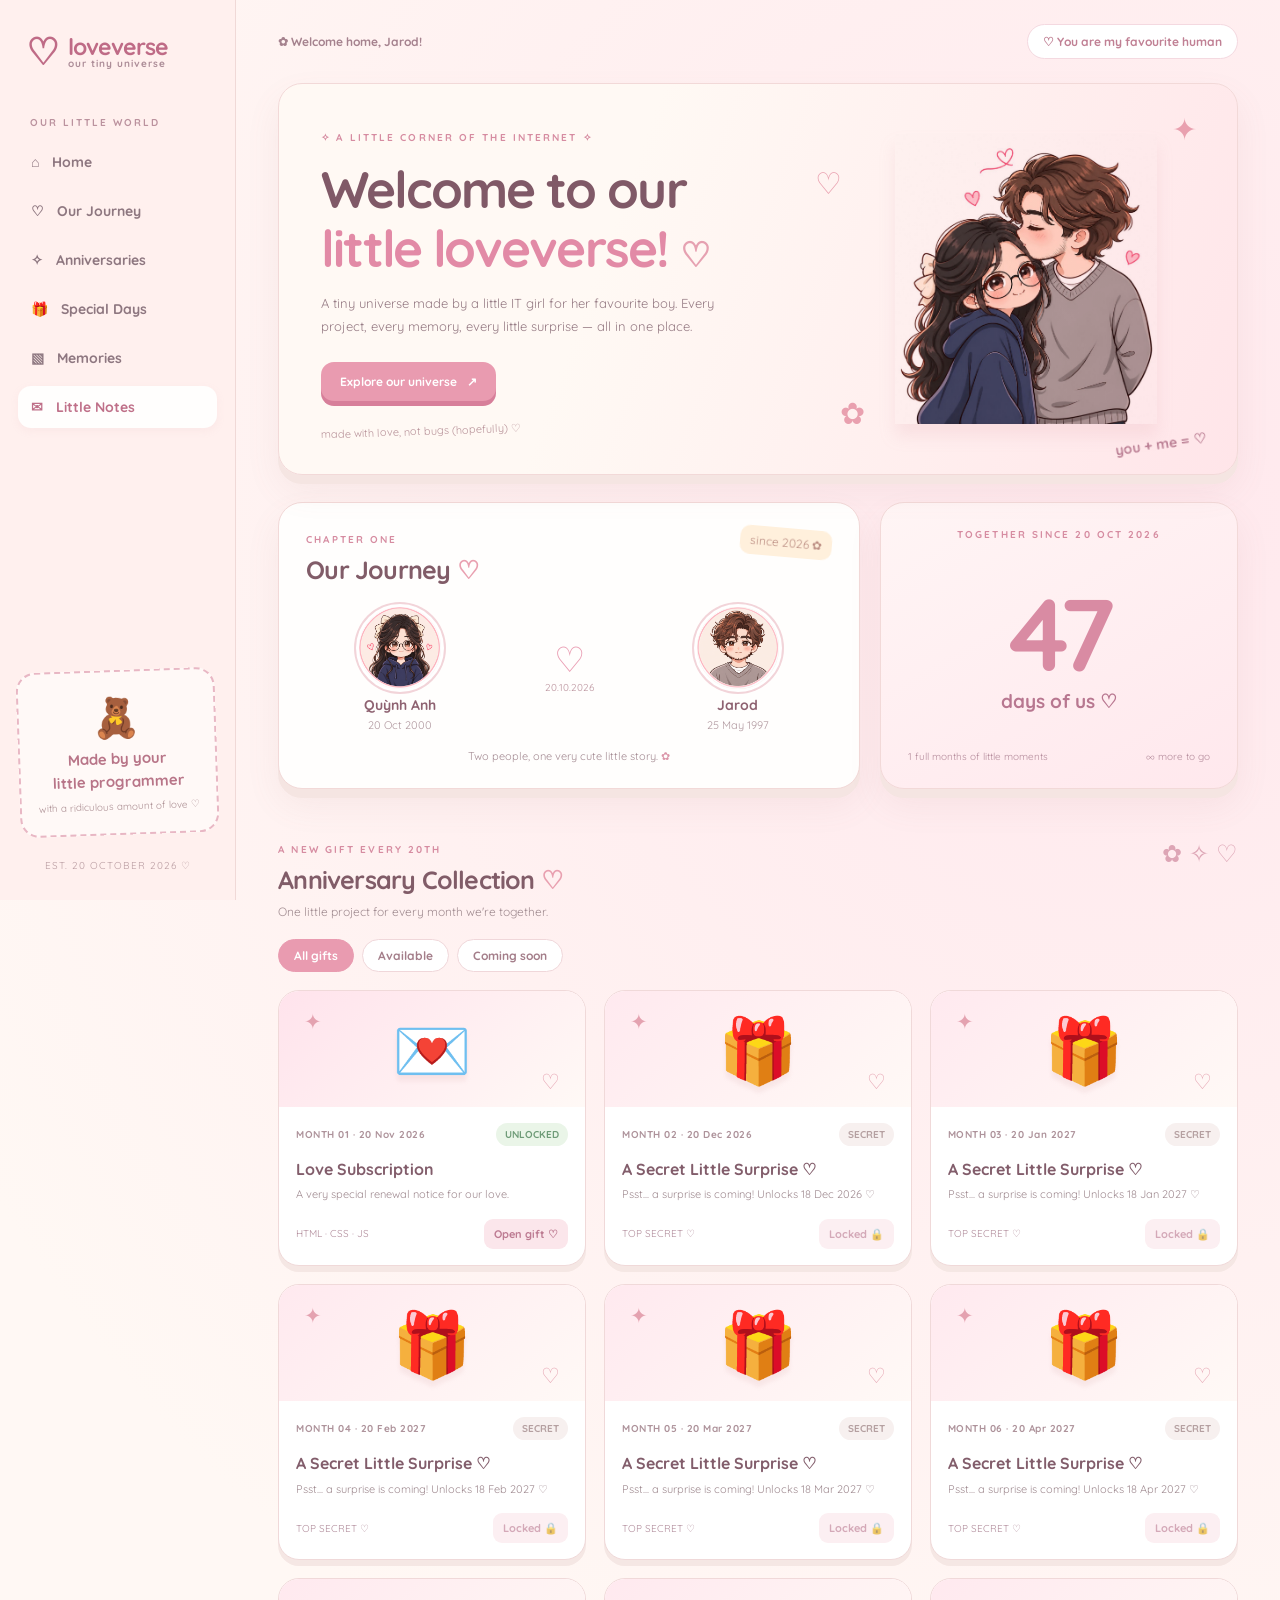
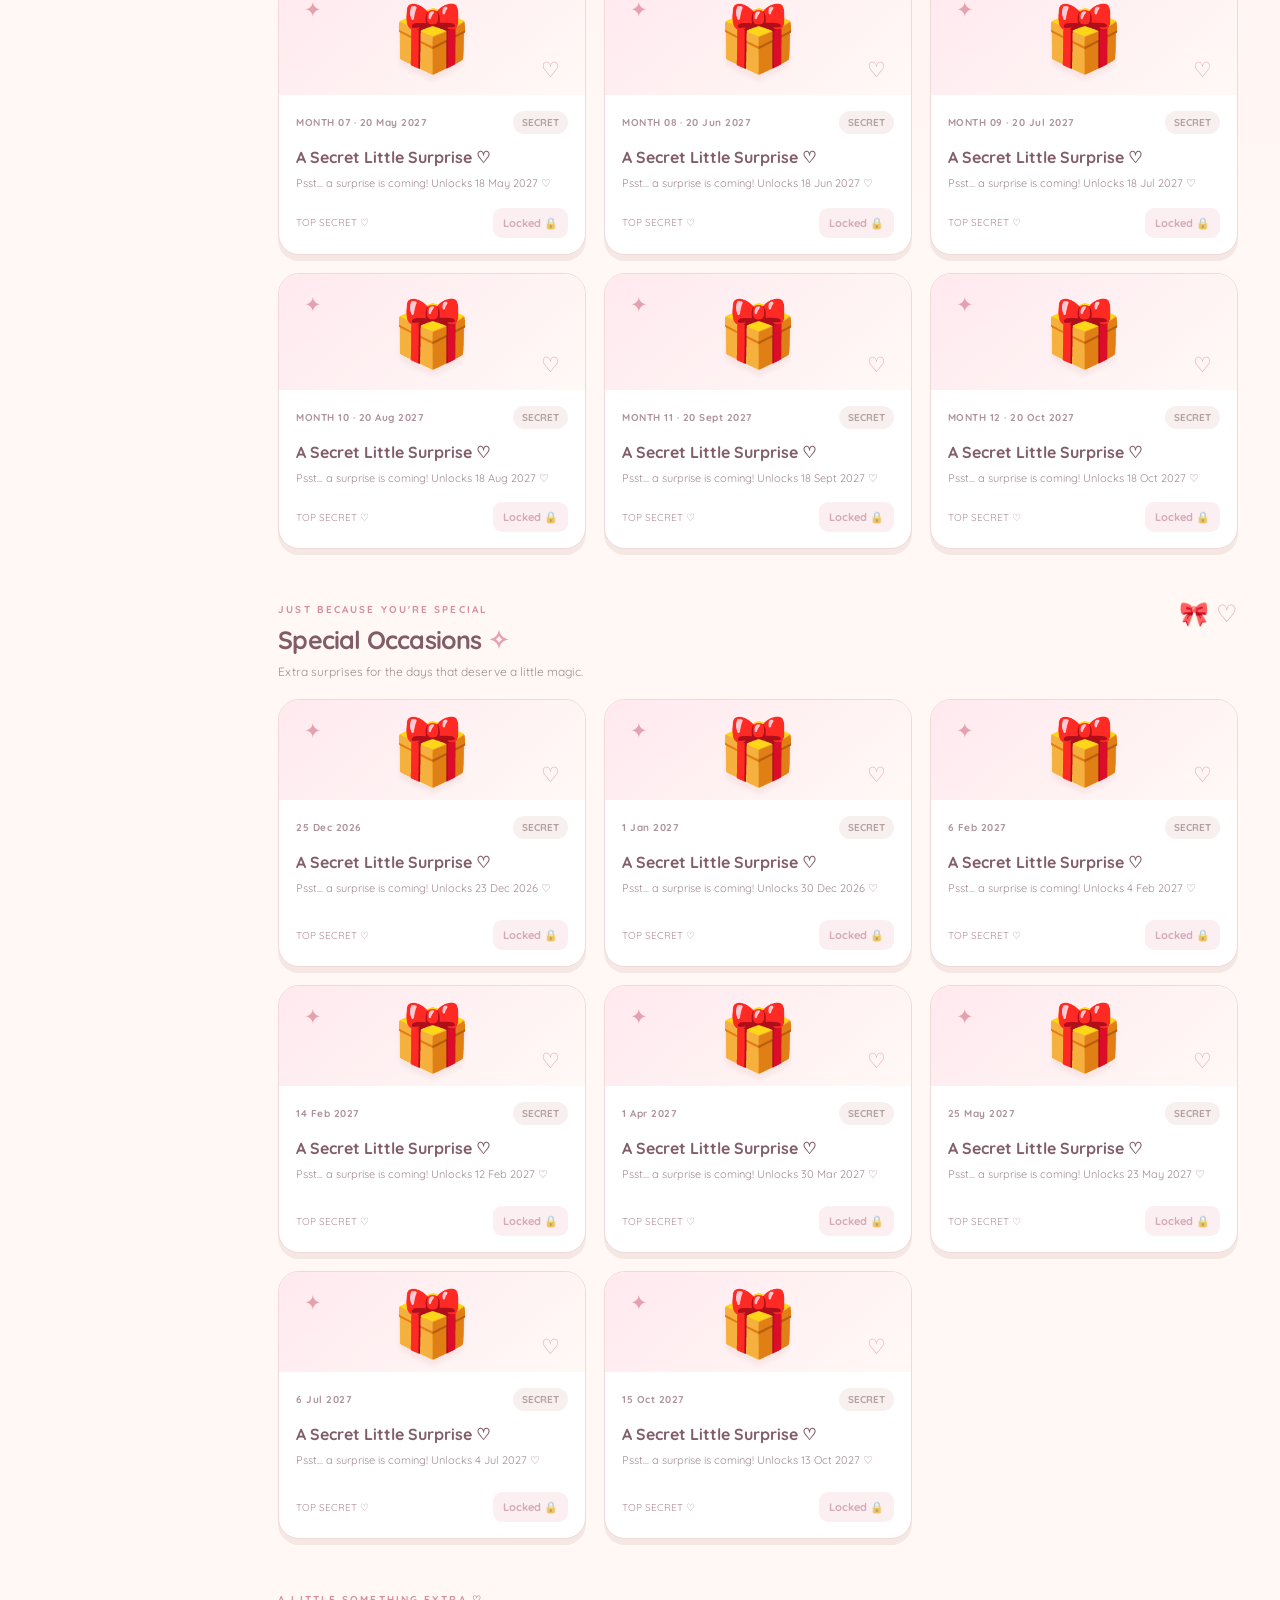
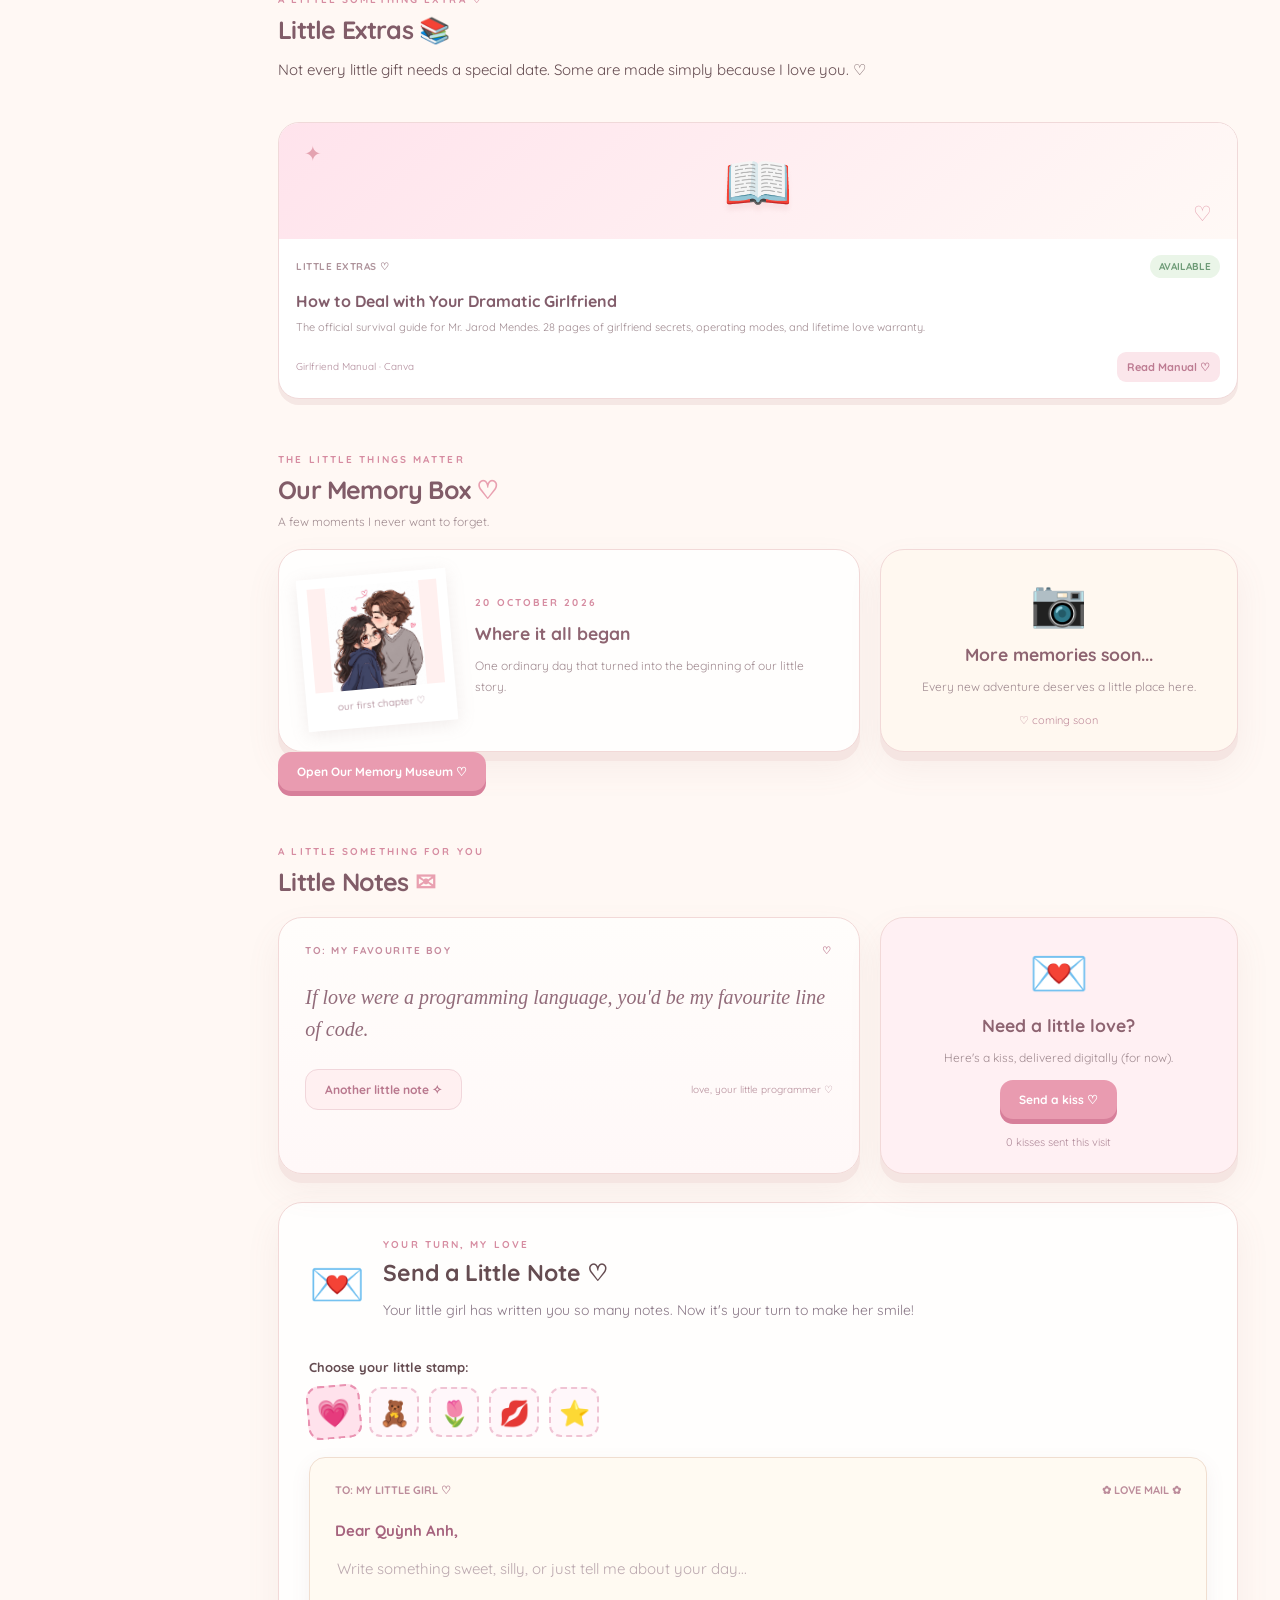
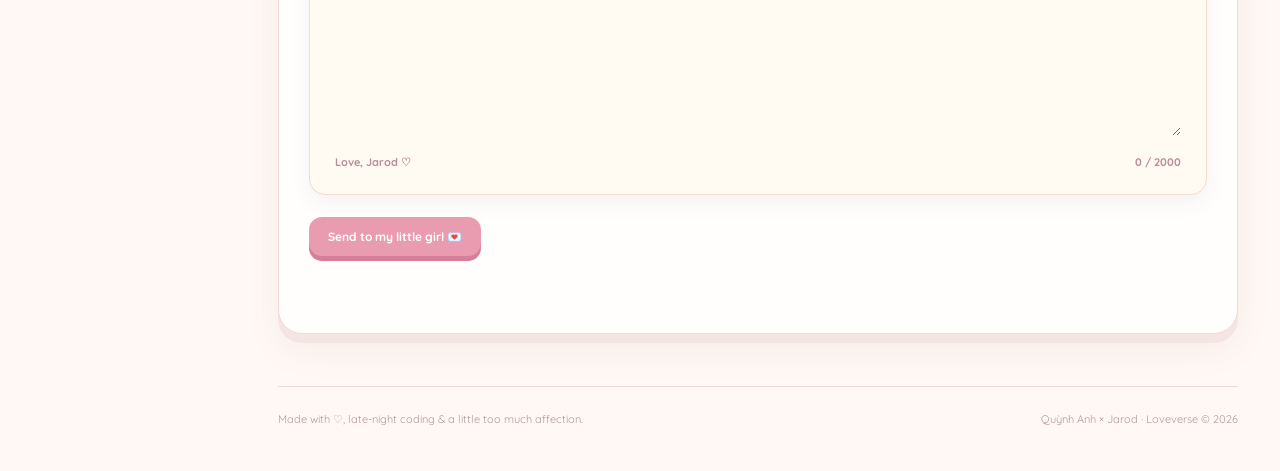
==== commit 6d798ffd: "Add Little Extras with Canva manual link" ====
--- a/index.html
+++ b/index.html
@@ -323,6 +323,23 @@
             </section>
 
 
+            <section id="little-extras" class="section">
+            <div class="section-heading">
+                <div>
+                <span class="eyebrow">A LITTLE SOMETHING EXTRA ♡</span>
+                <h2>Little Extras 📚</h2>
+                <p>
+                    Not every little gift needs a special date.
+                    Some are made simply because I love you. ♡
+                </p>
+                </div>
+            </div>
+
+            <div id="extras-grid" class="gift-grid"></div>
+            </section>
+
+
+
             <!-- ========== MEMORY BOX ========== -->
             <section id="memories" class="section">
 
@@ -492,15 +509,15 @@
 <article class="paper post-office">
 
   <div class="post-office-heading">
-    <span class="post-office-icon">💌</span>
-    <div>
-      <span class="eyebrow">YOUR TURN, MY LOVE</span>
-      <h3>Send a Little Note ♡</h3>
-      <p>
-        Your little girl has written you so many notes.
-        Now it's your turn to make her smile!
-      </p>
-    </div>
+        <span class="post-office-icon">💌</span>
+            <div>
+                <span class="eyebrow">YOUR TURN, MY LOVE</span>
+                <h3>Send a Little Note ♡</h3>
+                <p>
+                Your little girl has written you so many notes.
+                Now it's your turn to make her smile!
+                </p>
+            </div>
   </div>
 
   <form id="love-mail-form">
--- a/style.css
+++ b/style.css
@@ -1286,3 +1286,36 @@
         padding: 18px;
     }
 }
+
+
+/* =========================================
+   LITTLE EXTRAS ♡
+========================================= */
+
+#little-extras {
+  scroll-margin-top: 80px;
+}
+
+#extras-grid {
+  display: grid;
+  grid-template-columns: repeat(
+    auto-fit,
+    minmax(min(100%, 270px), 1fr)
+  );
+  gap: 24px;
+  margin-top: 28px;
+}
+
+#extras-grid .gift-card {
+  transition:
+    transform 0.25s ease,
+    box-shadow 0.25s ease;
+}
+
+#extras-grid .gift-card:hover {
+  transform: translateY(-5px);
+}
+
+#extras-grid .gift-emoji {
+  font-size: 3.5rem;
+}
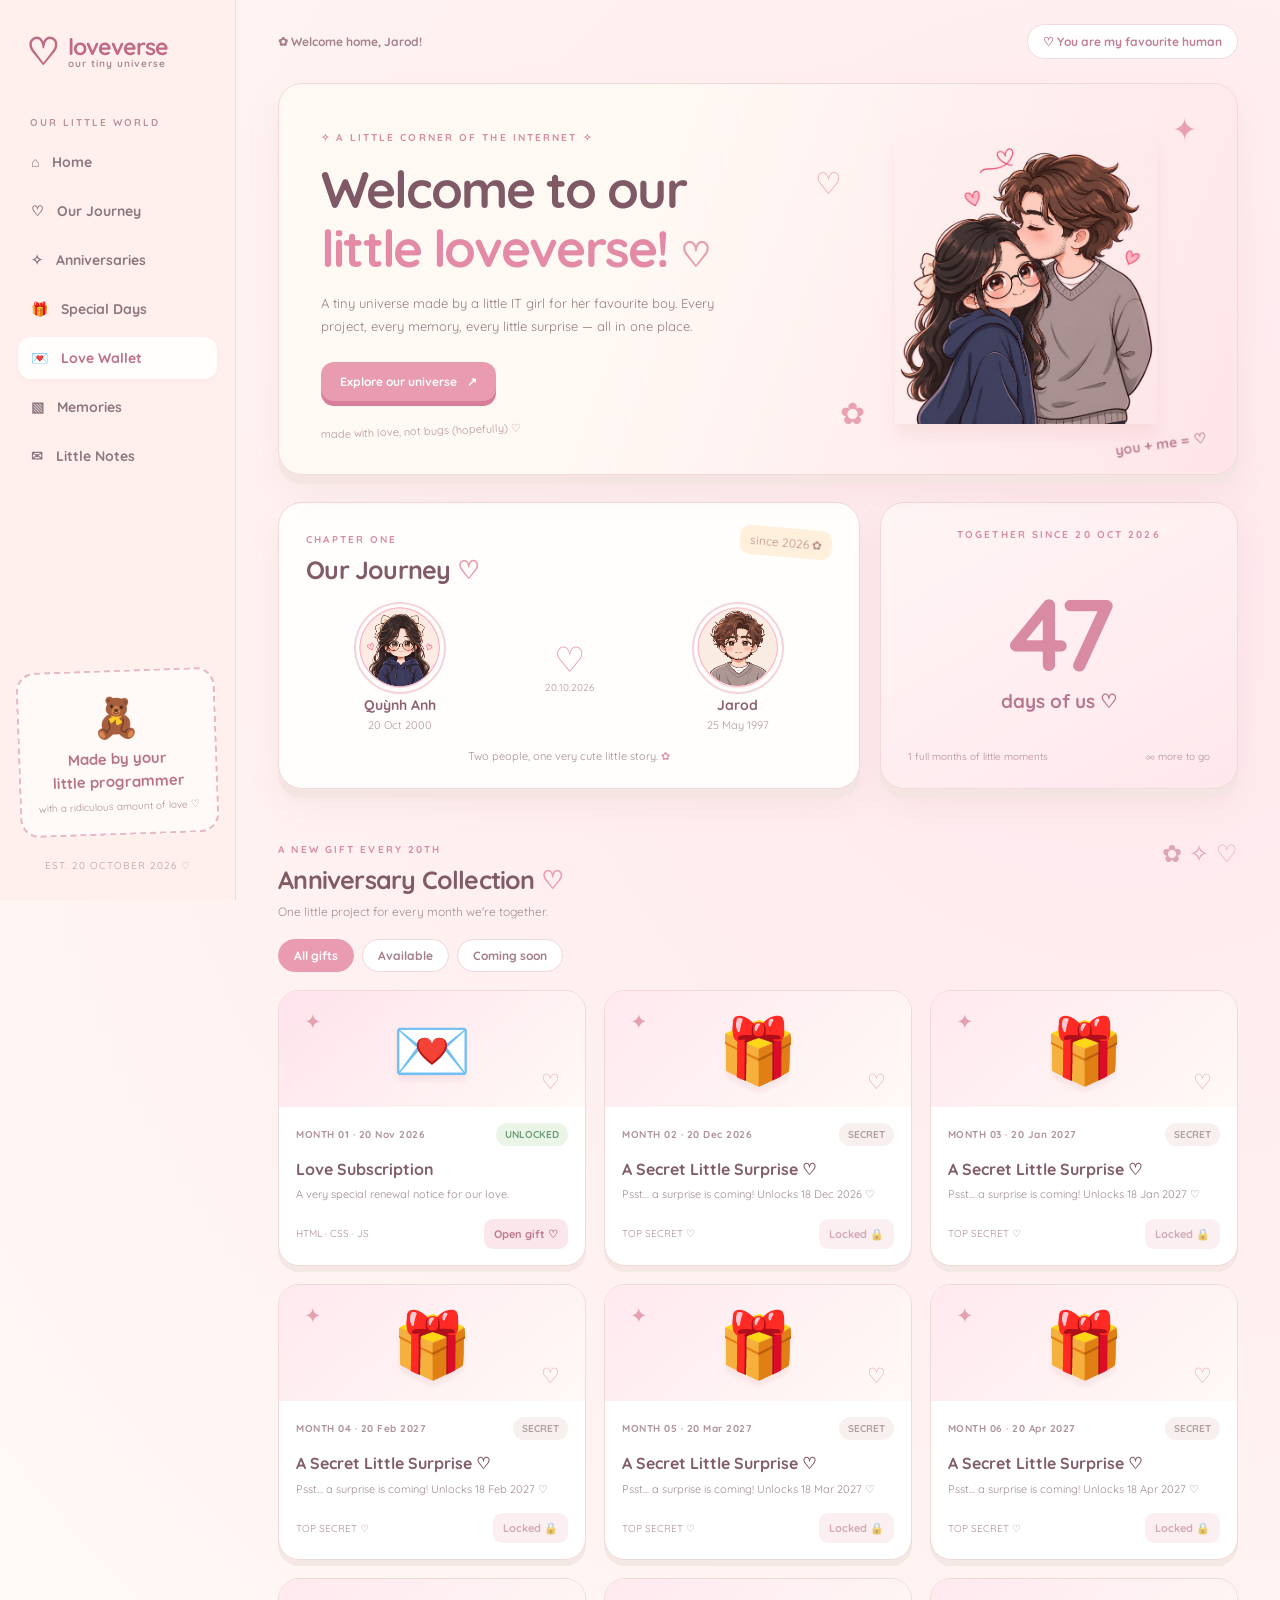
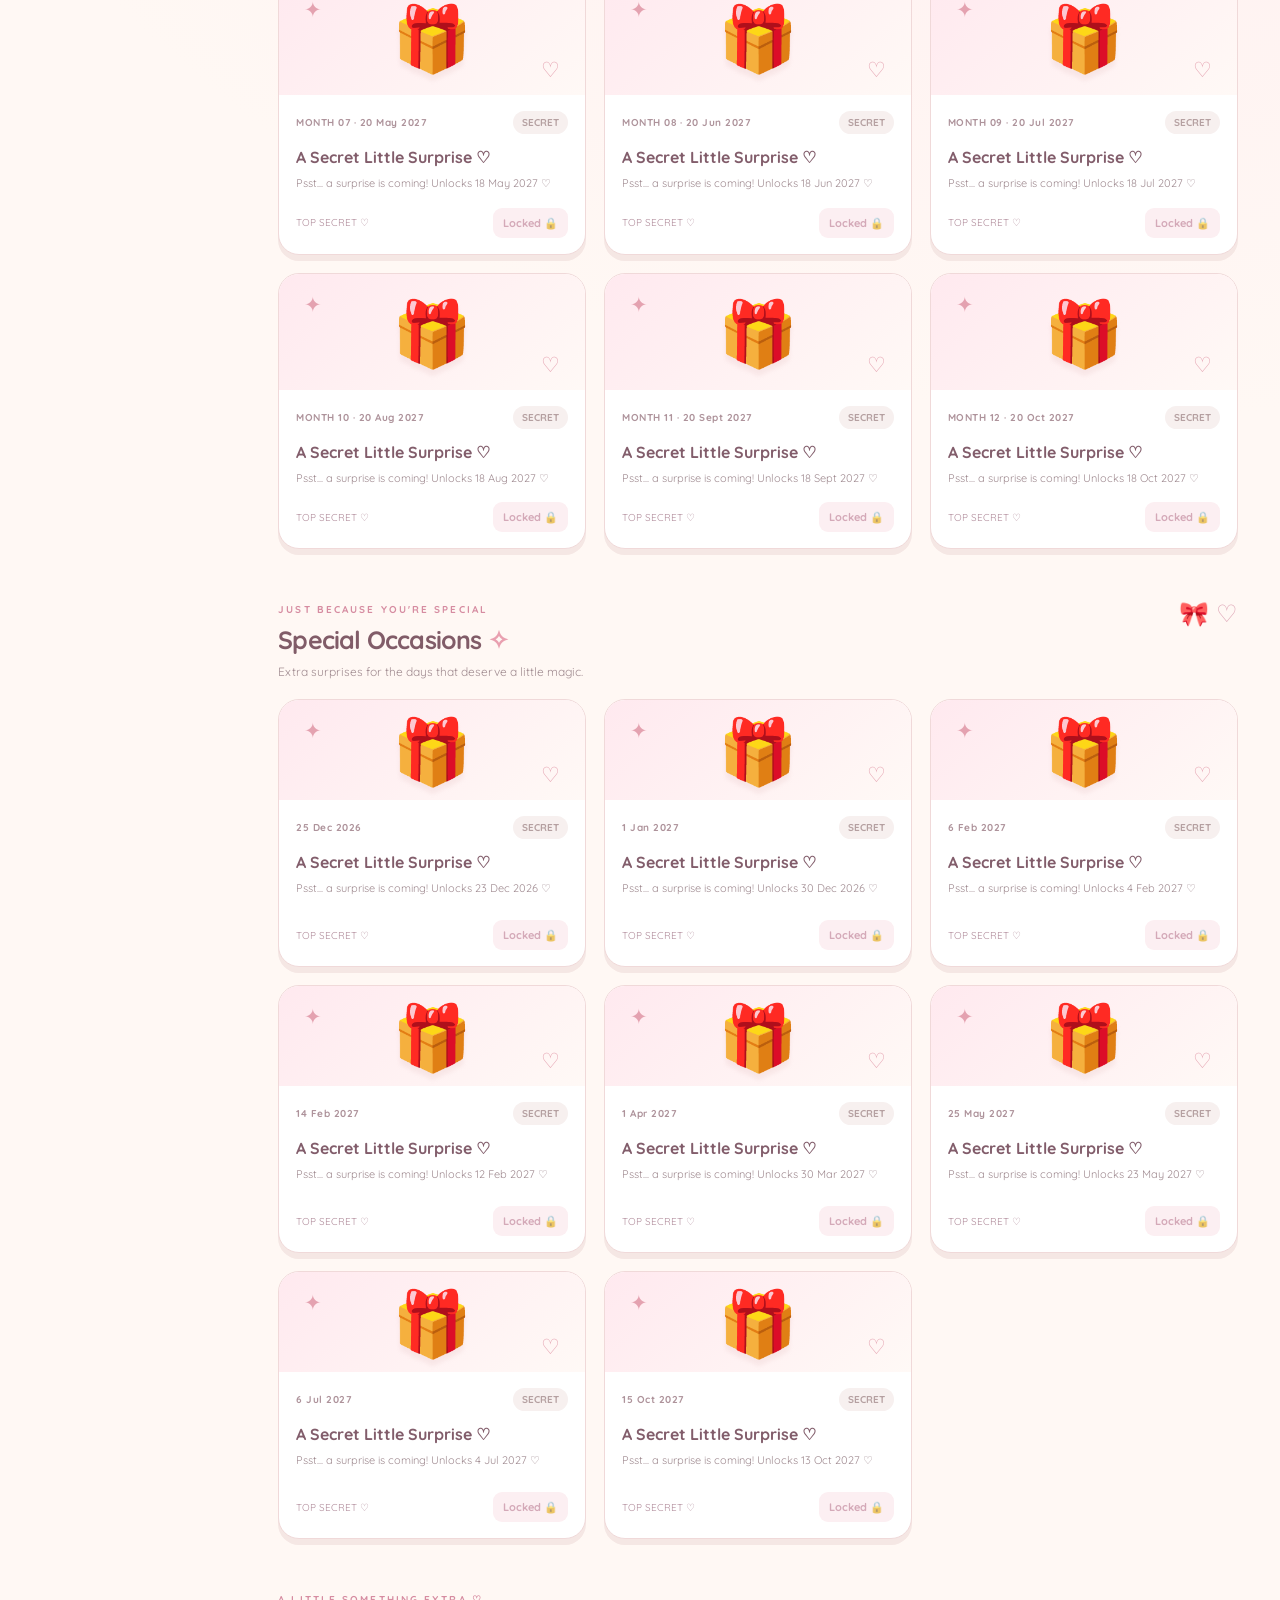
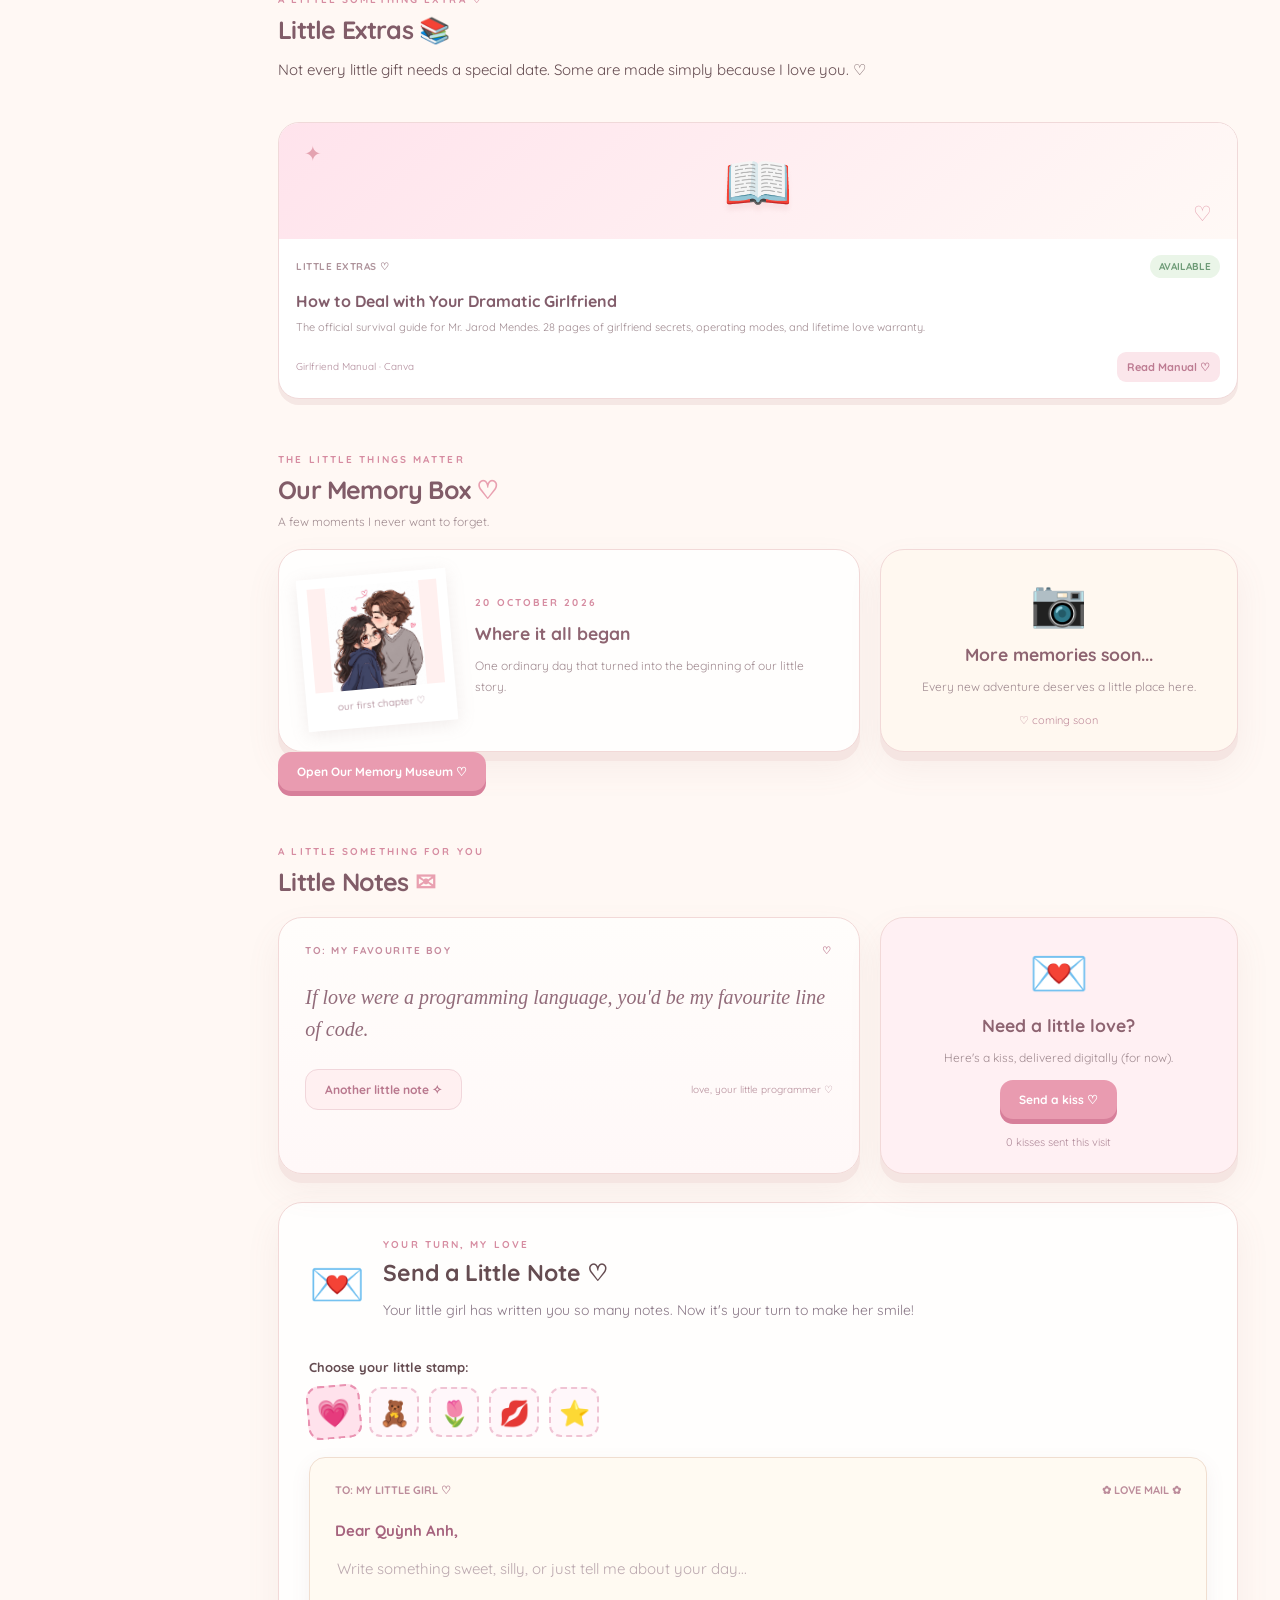
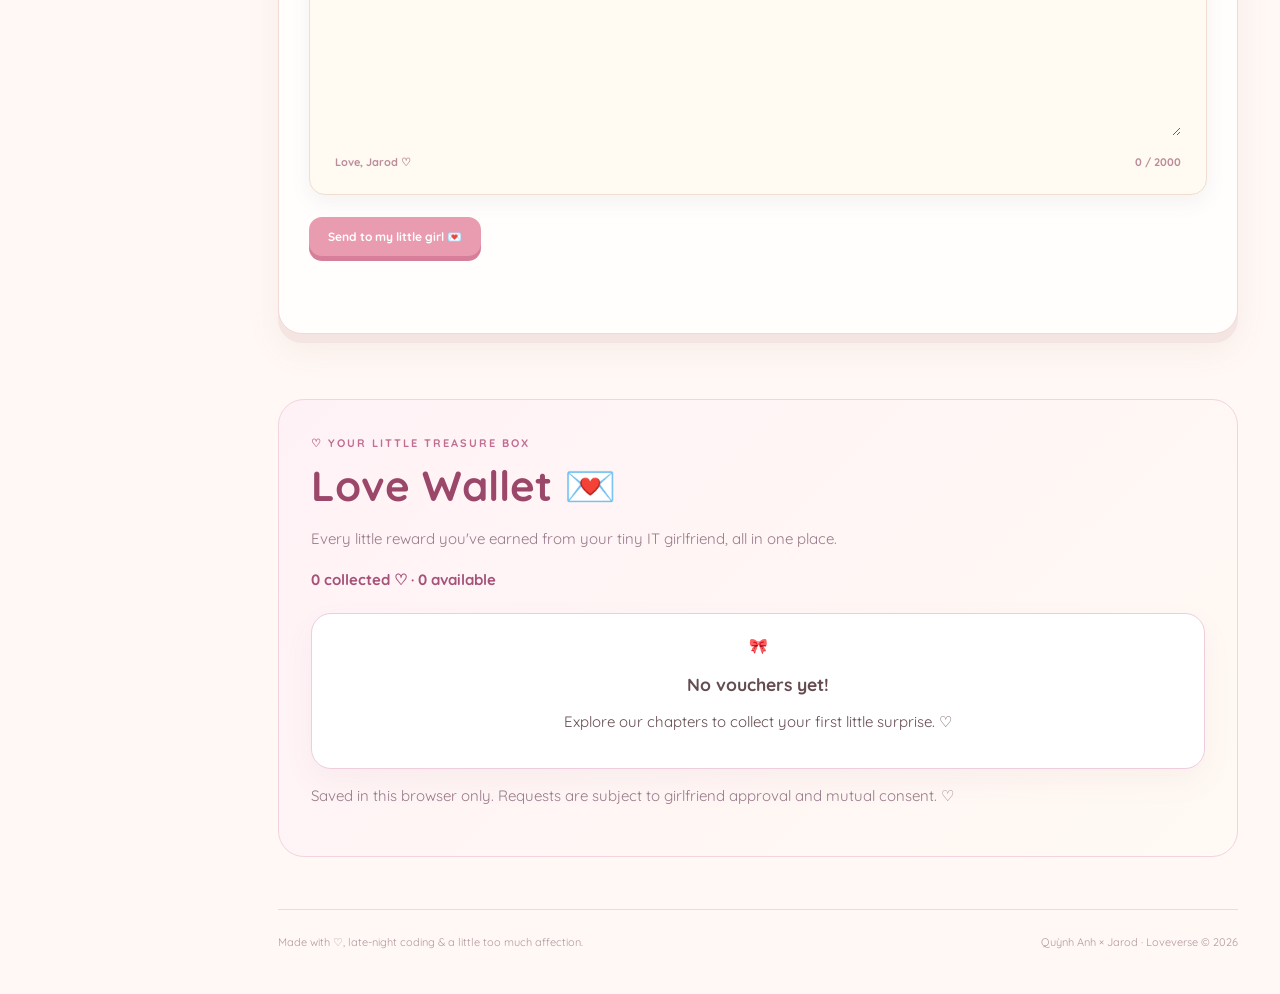
==== commit c4770537: "Move Love Wallet to main Loveverse" ====
--- a/index.html
+++ b/index.html
@@ -51,6 +51,7 @@
                 <a href="#specials" class="nav-link">
                     🎁 <span>Special Days</span>
                 </a>
+                <a href="#wallet" class="nav-link">💌 <span>Love Wallet</span></a>
                 <a href="#memories" class="nav-link">
                     ▧ <span>Memories</span>
                 </a>
@@ -594,6 +595,22 @@
             </section>
 
 
+            <!-- ========== LOVE WALLET ========== -->
+            <section id="wallet" class="wallet-section">
+              <div class="wallet-heading">
+                <span class="wallet-eyebrow">♡ YOUR LITTLE TREASURE BOX</span>
+                <h2>Love Wallet 💌</h2>
+                <p>Every little reward you've earned from your tiny IT girlfriend, all in one place.</p>
+              </div>
+              <div class="wallet-summary" id="wallet-summary"></div>
+              <div id="love-wallet-list" class="wallet-grid"></div>
+              <p class="wallet-note">Saved in this browser only. Requests are subject to girlfriend approval and mutual consent. ♡</p>
+            </section>
+            <dialog id="wallet-dialog" class="wallet-dialog">
+              <button type="button" id="wallet-close" class="wallet-close" aria-label="Close">×</button>
+              <div id="wallet-dialog-body"></div>
+            </dialog>
+
             <!-- ========== FOOTER ========== -->
             <footer>
                 Made with ♡, late-night coding
--- a/style.css
+++ b/style.css
@@ -1319,3 +1319,30 @@
 #extras-grid .gift-emoji {
   font-size: 3.5rem;
 }
+
+/* SHARED LOVE WALLET */
+.wallet-section {scroll-margin-top:30px; margin:65px 0 30px;padding:32px;border:1px solid #f2d4e0;border-radius:26px;background:linear-gradient(135deg,#fff2f7,#fffaf3)}
+.wallet-heading h2 {font-size:clamp(28px,4vw,42px);margin:8px 0;color:#9b476a}
+.wallet-heading p,.wallet-note {color:#98798a;line-height:1.65}
+.wallet-eyebrow {font-size:11px;font-weight:800;letter-spacing:2px;color:#c16c91}
+.wallet-summary {margin:18px 0 24px;font-weight:800;color:#a65177}
+.wallet-grid {display:grid;grid-template-columns:repeat(auto-fit,minmax(min(100%,260px),1fr));gap:16px}
+.wallet-voucher,.wallet-empty {background:white;border:1px solid #efcddd;border-radius:20px;padding:22px;box-shadow:0 12px 30px #a15b7a10}
+.wallet-voucher-top {display:flex;justify-content:space-between;gap:8px;font-size:10px;font-weight:900;color:#b35c82}
+.wallet-voucher h3 {font-size:21px;color:#694054;margin:22px 0 8px}
+.wallet-voucher p,.wallet-voucher small {color:#98798a;line-height:1.6}
+.wallet-voucher small {display:block;margin:15px 0;overflow-wrap:anywhere}
+.wallet-redeem {background:#d56c92;color:white;border:0;border-radius:13px;padding:12px 18px;font-weight:800;cursor:pointer}
+.wallet-redeem:disabled {opacity:.6}
+.wallet-empty {grid-column:1/-1;text-align:center}
+.wallet-dialog {width:min(94vw,490px);max-height:90vh;overflow-y:auto;border:1px solid #efcddd;border-radius:24px;padding:28px;color:#694054}
+.wallet-dialog::backdrop {background:#43233390}
+.wallet-close {float:right;border:0;background:none;font-size:30px;color:#98798a;cursor:pointer}
+.wallet-modal-head {text-align:center;font-size:32px}
+.wallet-modal-head h2 {font-size:25px}
+.wallet-modal-head p {font-size:15px}
+.wallet-dialog label {display:block;margin:15px 0;font-weight:800;font-size:14px}
+.wallet-dialog input,.wallet-dialog select,.wallet-dialog textarea {display:block;width:100%;box-sizing:border-box;margin-top:8px;border:1px solid #efcddd;border-radius:12px;padding:12px;font:inherit;background:white;color:#694054}
+.wallet-dialog textarea {min-height:110px;resize:vertical}
+.wallet-error {color:#b3486c}
+@media(max-width:600px){.wallet-section{padding:20px 14px;margin-top:40px}}
